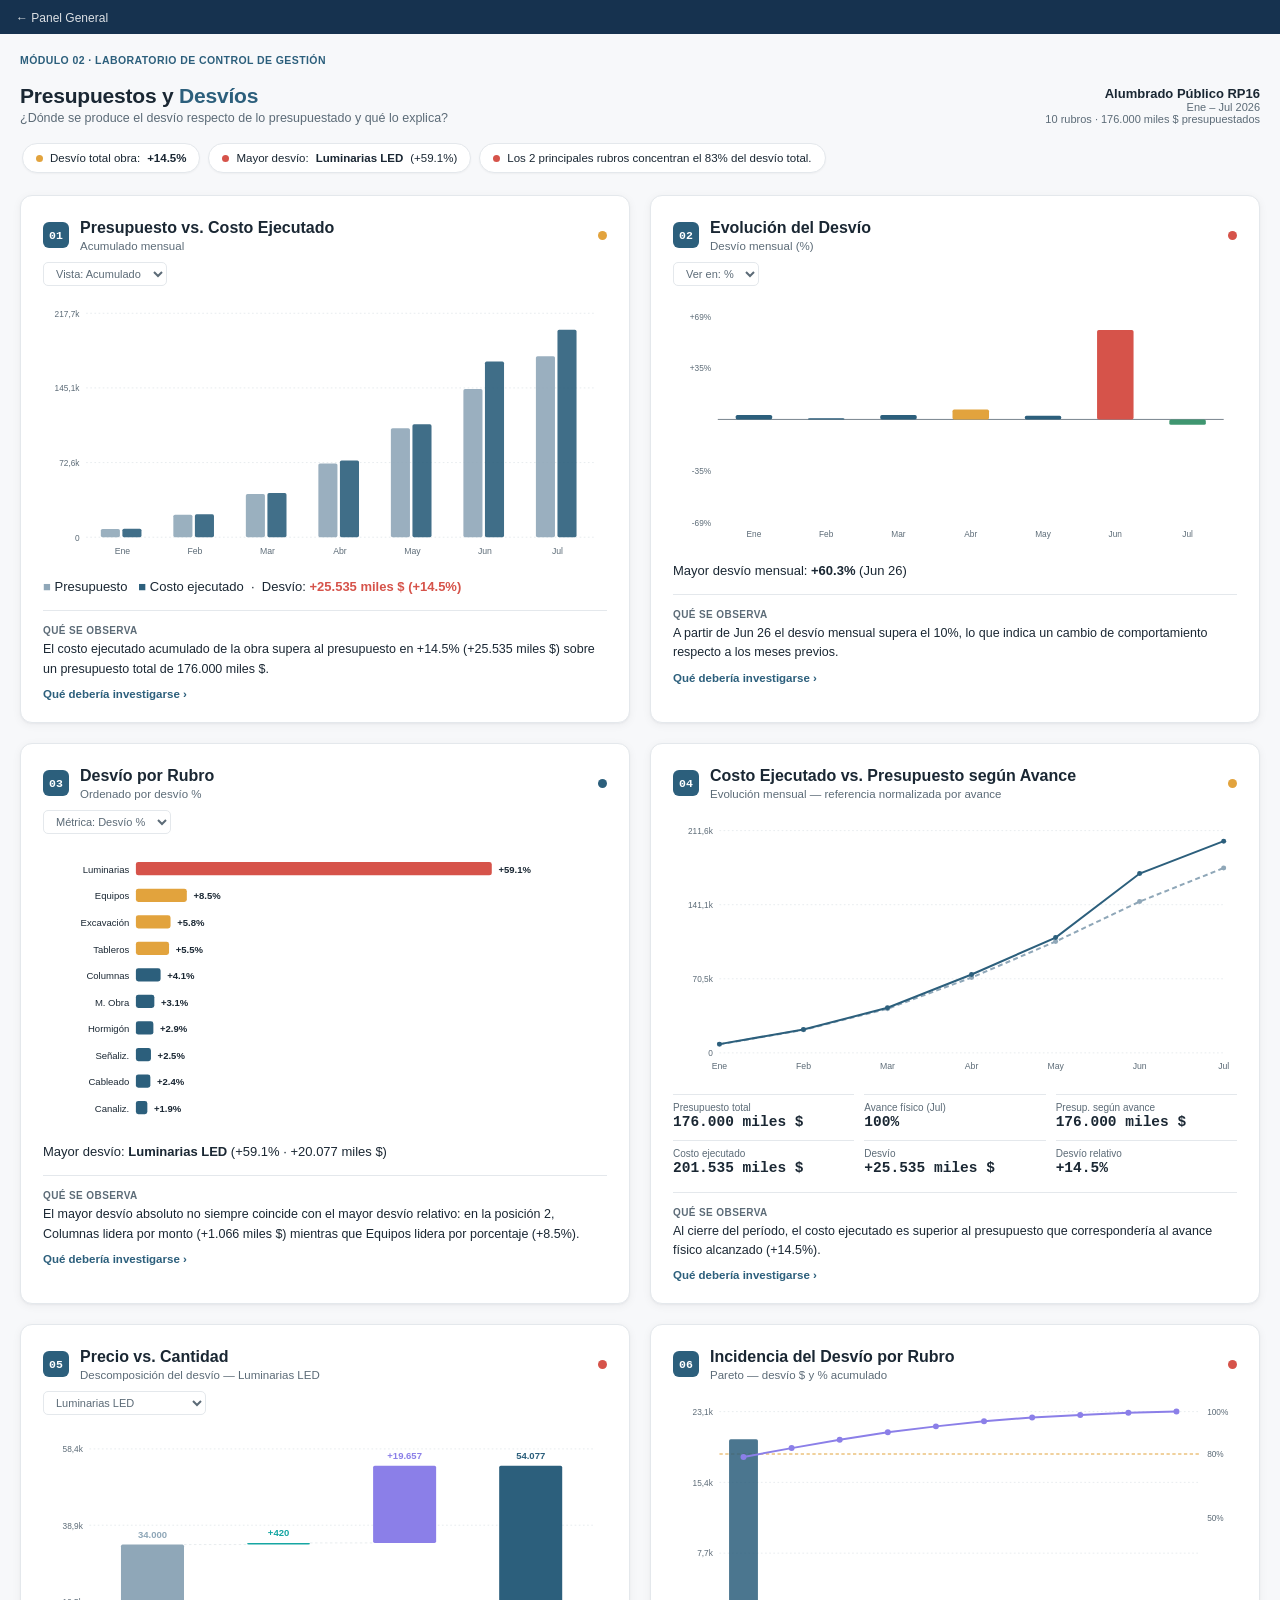
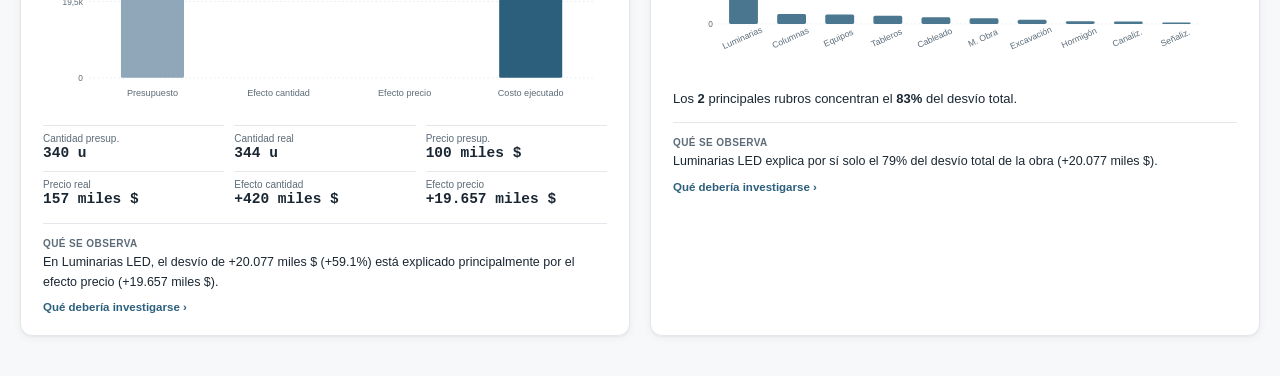
==== modules/index.html @ c6caf25d "Add files via upload" ====
<!DOCTYPE html>
<html lang="es">
<head>
<meta charset="UTF-8">
<meta name="viewport" content="width=device-width, initial-scale=1.0">
<title>Presupuestos y Desvíos — Alumbrado Público RP16</title>
<link rel="icon" href="data:image/svg+xml,%3Csvg xmlns='http://www.w3.org/2000/svg' viewBox='0 0 100 100'%3E%3Ctext y='.9em' font-size='90'%3E%F0%9F%92%B0%3C/text%3E%3C/svg%3E">
<style>
:root{
  --bg:#F7F8FA;
  --surface:#FFFFFF;
  --text:#1A2733;
  --text-sec:#5C6B77;
  --border:#E4E8EC;

  --neutral:#2C5F7C;
  --secondary:#8B7FE8;
  --productividad:#16A6A3;
  --atencion:#E2A33D;
  --critico:#D6534A;
  --positivo:#3F9670;

  --font-ui: -apple-system, BlinkMacSystemFont, "Segoe UI", Roboto, "Helvetica Neue", Arial, sans-serif;
  --font-mono: "SFMono-Regular", Consolas, "Liberation Mono", Menlo, monospace;
}
*{box-sizing:border-box;}
html,body{margin:0;background:var(--bg);color:var(--text);font-family:var(--font-ui);-webkit-font-smoothing:antialiased;}
h1,h3{margin:0;color:var(--text);}
p{margin:0;}

.page{min-height:100vh;display:flex;flex-direction:column;padding:20px 20px 40px;gap:16px;max-width:1320px;margin:0 auto;}

.modtag{font-size:10.5px;font-weight:700;letter-spacing:.04em;color:var(--neutral);text-transform:uppercase;}
.top{display:flex;justify-content:space-between;align-items:flex-end;flex-wrap:wrap;gap:10px;margin-top:2px;}
.top h1{font-size:21px;font-weight:700;letter-spacing:-0.01em;}
.top h1 span{color:var(--neutral);}
.top .sub{color:var(--text-sec);font-size:12.5px;margin-top:3px;}
.top .obra{text-align:right;font-size:11px;color:var(--text-sec);}
.top .obra b{display:block;color:var(--text);font-size:13px;font-weight:600;}
.top .obra span{display:block;}

.summary{display:flex;gap:8px;overflow-x:auto;padding:2px 2px 6px;scroll-snap-type:x proximity;-webkit-overflow-scrolling:touch;}
.summary::-webkit-scrollbar{display:none;}
.chip{flex:none;scroll-snap-align:start;display:flex;align-items:center;gap:7px;background:var(--surface);border:1px solid var(--border);border-radius:20px;padding:8px 13px;font-size:11.5px;color:var(--text);white-space:nowrap;box-shadow:0 1px 2px rgba(16,24,32,.04);}
.chip .dot{width:7px;height:7px;border-radius:50%;flex:none;}
.chip b{font-weight:600;}

.grid{display:grid;grid-template-columns:1fr 1fr;gap:20px;}
@media(max-width:760px){ .grid{grid-template-columns:1fr;gap:16px;} }

.card{background:var(--surface);border:1px solid var(--border);border-radius:12px;padding:22px;box-shadow:0 1px 2px rgba(16,24,32,.04), 0 2px 10px rgba(16,24,32,.05);display:flex;flex-direction:column;min-width:0;}
.chead{display:flex;align-items:center;gap:11px;}
.badge{flex:none;width:26px;height:26px;border-radius:6px;background:var(--neutral);color:#fff;display:flex;align-items:center;justify-content:center;font-family:var(--font-mono);font-size:11.5px;font-weight:700;}
.ctitle{flex:1;min-width:0;}
.ctitle h3{font-size:16px;font-weight:600;line-height:1.25;}
.ctitle .ctype{font-size:11.5px;color:var(--text-sec);margin-top:2px;}
.statusdot{flex:none;width:9px;height:9px;border-radius:50%;margin-left:6px;}
.statusdot[data-lvl="positivo"]{background:var(--positivo);}
.statusdot[data-lvl="atencion"]{background:var(--atencion);}
.statusdot[data-lvl="critico"]{background:var(--critico);}
.statusdot[data-lvl="neutral"]{background:var(--neutral);}

.panel-controls{display:flex;gap:6px;margin-top:10px;flex-wrap:wrap;align-items:center;}
.panel-controls select{font-size:11px;padding:4px 8px;border:1px solid var(--border);border-radius:5px;background:var(--surface);color:var(--text-sec);font-family:var(--font-ui);}
.panel-controls select:focus{outline:1px solid var(--neutral);}

.chart-wrap{width:100%;margin-top:14px;}
.chart-wrap svg{width:100%;height:100%;display:block;font-variant-numeric:tabular-nums;}

.headline{font-size:13px;color:var(--text);margin-top:14px;font-variant-numeric:tabular-nums;}
.headline b{font-weight:700;}
.headline .up{color:var(--critico);}
.headline .down{color:var(--positivo);}

.stat-grid{display:grid;grid-template-columns:repeat(3,1fr);gap:10px;margin-top:14px;}
@media(max-width:420px){ .stat-grid{grid-template-columns:repeat(2,1fr);} }
.stat{border-top:1px solid var(--border);padding-top:7px;}
.stat .slabel{font-size:10px;color:var(--text-sec);}
.stat .sval{font-family:var(--font-mono);font-size:14.5px;color:var(--text);font-weight:600;margin-top:1px;}

.obs{margin-top:16px;padding-top:14px;border-top:1px solid var(--border);}
.obs .otag{font-size:10px;font-weight:700;letter-spacing:.04em;color:var(--text-sec);text-transform:uppercase;display:block;margin-bottom:4px;}
.obs .oline{font-size:12.5px;line-height:1.55;color:var(--text);}
.obs details{margin-top:9px;}
.obs summary{font-size:11.5px;color:var(--neutral);font-weight:600;cursor:pointer;list-style:none;}
.obs summary::-webkit-details-marker{display:none;}
.obs summary::after{content:" \203A";}
.obs details[open] summary::after{content:" \2304";}
.obs .rec{font-size:12px;line-height:1.55;color:var(--text-sec);margin-top:7px;}

.note{font-size:10.5px;line-height:1.5;color:var(--text-sec);font-style:italic;margin-top:10px;}
</style>
</head>
<body>
<div style="background:#16324F;padding:8px 16px;">
  <a href="../../index.html" style="color:#fff;opacity:.85;font:12px -apple-system,sans-serif;text-decoration:none;">&larr; Panel General</a>
</div>
<div id="app" class="page"></div>

<script>
/* =========================================================
   DATA — mismos montos mensuales de presupuesto/costo/avance
   que el módulo EDA (misma obra, mismo dataset base), más
   cantidades y precios presupuestados/reales para este módulo.
   ========================================================= */
const MESES = [
  {id:'2026-01', label:'Ene 26'}, {id:'2026-02', label:'Feb 26'},
  {id:'2026-03', label:'Mar 26'}, {id:'2026-04', label:'Abr 26'},
  {id:'2026-05', label:'May 26'}, {id:'2026-06', label:'Jun 26'},
  {id:'2026-07', label:'Jul 26'}
];

const RUBROS = [
  {id:'columnas',       nombre:'Columnas',                 corto:'Columnas',   unidad:'u',
    presupuesto:[0,0,5200,9100,7800,3900,0], costo:[0,0,4576,10010,8970,3510,0], avance:[0,0,20,35,30,15,0],
    cantidadReal:179.5, cantidadPresup:170},
  {id:'luminarias',     nombre:'Luminarias LED',           corto:'Luminarias', unidad:'u',
    presupuesto:[0,0,0,1700,5100,11900,15300], costo:[0,0,0,2006,4335,34272,13464], avance:[0,0,0,5,15,35,45],
    cantidadReal:344.2, cantidadPresup:340},
  {id:'cableado',       nombre:'Cableado',                 corto:'Cableado',   unidad:'m',
    presupuesto:[0,0,0,6000,9000,9000,6000], costo:[0,0,0,6900,8100,10620,5100], avance:[0,0,0,20,30,30,20],
    cantidadReal:14944.5, cantidadPresup:14200},
  {id:'tableros',       nombre:'Tableros Eléctricos',      corto:'Tableros',   unidad:'u',
    presupuesto:[0,0,0,0,4000,6400,5600], costo:[0,0,0,0,4720,5440,6720], avance:[0,0,0,0,25,40,35],
    cantidadReal:14.1, cantidadPresup:13},
  {id:'canalizaciones', nombre:'Canalizaciones',           corto:'Canaliz.',   unidad:'m',
    presupuesto:[0,2800,4900,4200,2100,0,0], costo:[0,2380,5880,3696,2310,0,0], avance:[0,20,35,30,15,0,0],
    cantidadReal:5808.7, cantidadPresup:5700},
  {id:'excavacion',     nombre:'Excavación',               corto:'Excavación', unidad:'m³',
    presupuesto:[2800,3200,2000,0,0,0,0], costo:[3220,2880,2360,0,0,0,0], avance:[35,40,25,0,0,0,0],
    cantidadReal:2603.9, cantidadPresup:2550},
  {id:'hormigon',       nombre:'Hormigón',                 corto:'Hormigón',   unidad:'m³',
    presupuesto:[2000,3000,3000,2000,0,0,0], costo:[1800,3540,2550,2400,0,0,0], avance:[20,30,30,20,0,0,0],
    cantidadReal:480.9, cantidadPresup:470},
  {id:'manoobra',       nombre:'Mano de Obra',             corto:'M. Obra',    unidad:'HH',
    presupuesto:[1600,2400,3200,3600,3600,3200,2400], costo:[1840,2160,3776,3060,4320,2816,2640], avance:[8,12,16,18,18,16,12],
    cantidadReal:1917, cantidadPresup:1850},
  {id:'equipos',        nombre:'Equipos',                  corto:'Equipos',    unidad:'h',
    presupuesto:[1200,1800,1200,2400,1800,2400,1200], costo:[900,2430,840,3000,1404,2880,1560], avance:[10,15,10,20,15,20,10],
    cantidadReal:315, cantidadPresup:290},
  {id:'senalizacion',   nombre:'Señalización y Seguridad', corto:'Señaliz.',   unidad:'u',
    presupuesto:[480,600,600,720,900,1200,1500], costo:[566,510,720,634,990,1380,1350], avance:[8,10,10,12,15,20,25],
    cantidadReal:59.8, cantidadPresup:58}
];

/* =========================================================
   CÁLCULOS — todo se deriva de los datos anteriores
   ========================================================= */
RUBROS.forEach(r=>{
  r.presupuestoTotal = r.presupuesto.reduce((a,b)=>a+b,0);
  r.costoTotal = r.costo.reduce((a,b)=>a+b,0);
  r.desvioAbs = r.costoTotal - r.presupuestoTotal;
  r.desvioPct = r.presupuestoTotal>0 ? r.desvioAbs/r.presupuestoTotal*100 : 0;
  r.precioPresup = r.cantidadPresup>0 ? r.presupuestoTotal/r.cantidadPresup : 0;
  r.precioReal = r.cantidadReal>0 ? r.costoTotal/r.cantidadReal : 0;
  r.efectoCantidad = (r.cantidadReal - r.cantidadPresup) * r.precioPresup;
  r.efectoPrecio = (r.precioReal - r.precioPresup) * r.cantidadReal;
});

const TOTAL_PRESUPUESTO = RUBROS.reduce((a,r)=>a+r.presupuestoTotal,0);
const TOTAL_COSTO = RUBROS.reduce((a,r)=>a+r.costoTotal,0);
const TOTAL_DESVIO_ABS = TOTAL_COSTO - TOTAL_PRESUPUESTO;
const TOTAL_DESVIO_PCT = TOTAL_DESVIO_ABS/TOTAL_PRESUPUESTO*100;

function presupuestoMensual(){ return MESES.map((m,i)=> RUBROS.reduce((a,r)=>a+r.presupuesto[i],0)); }
function costoMensual(){ return MESES.map((m,i)=> RUBROS.reduce((a,r)=>a+r.costo[i],0)); }
function avanceMensualPonderado(){
  return MESES.map((m,i)=>{
    let num=0, den=0;
    RUBROS.forEach(r=>{ num+=r.presupuestoTotal*r.avance[i]; den+=r.presupuestoTotal; });
    return den? num/den : 0;
  });
}
function cumulative(arr){ let acc=0; return arr.map(v=>acc+=v); }

/* =========================================================
   FORMATO
   ========================================================= */
function fmt(n){ if(n===null||n===undefined||isNaN(n)) return '—';
  return new Intl.NumberFormat('es-AR',{maximumFractionDigits: Math.abs(n)<10? 1:0}).format(n); }
function fmtCompact(n){
  if(n===null||n===undefined||isNaN(n)) return '—';
  const sign=n<0?'-':''; const abs=Math.abs(n);
  if(abs>=1000) return sign+(abs/1000).toFixed(1).replace('.',',').replace(',0','')+'k';
  return fmt(n);
}
function fmtPct(n,decimals){ if(n===null||isNaN(n)) return '—'; const d=decimals===undefined?1:decimals;
  return (n>=0?'+':'')+n.toFixed(d)+'%'; }
function fmtSigned(n){ return (n>=0?'+':'')+fmt(n); }

/* =========================================================
   ANALYTICS mínimos reutilizados
   ========================================================= */
function colorForDesvio(pct){
  if(pct<0) return 'var(--positivo)';
  if(pct<5) return 'var(--neutral)';
  if(pct<15) return 'var(--atencion)';
  return 'var(--critico)';
}
function levelForDesvio(pct){
  if(pct<0) return 'positivo';
  if(pct<5) return 'neutral';
  if(pct<15) return 'atencion';
  return 'critico';
}

/* =========================================================
   CHARTS
   ========================================================= */
const CH = {
  groupedBars(categories, series){
    const W=680,H=320,M={t:16,r:16,b:34,l:52};
    const innerW=W-M.l-M.r, innerH=H-M.t-M.b;
    let allVals=[]; series.forEach(s=>allVals=allVals.concat(s.values));
    const max=Math.max(...allVals,1)*1.08;
    const n=categories.length;
    const groupW=innerW/n;
    const barW=Math.min((groupW*0.7)/series.length, 26);
    const yFor=v=> M.t+innerH-(v/max)*innerH;
    let bars='', labels='', grid='';
    for(let t=0;t<=3;t++){ const v=max*t/3; const y=yFor(v);
      grid+=`<line x1="${M.l}" y1="${y}" x2="${W-M.r}" y2="${y}" stroke="var(--border)" stroke-dasharray="2,3"/>
             <text x="${M.l-8}" y="${y+4}" font-size="10" text-anchor="end" fill="var(--text-sec)">${fmtCompact(v)}</text>`; }
    categories.forEach((c,i)=>{
      const gx = M.l + i*groupW + groupW/2 - (series.length*barW)/2;
      series.forEach((s,si)=>{
        const v=s.values[i];
        const x=gx+si*barW;
        const y=yFor(v);
        bars+=`<rect x="${x}" y="${y}" width="${barW-3}" height="${(M.t+innerH)-y}" fill="${s.color}" opacity="0.9" rx="2"/>`;
      });
      labels+=`<text x="${M.l+i*groupW+groupW/2}" y="${M.t+innerH+20}" font-size="10.5" text-anchor="middle" fill="var(--text-sec)">${c.replace(' 26','')}</text>`;
    });
    return `<svg viewBox="0 0 ${W} ${H}" class="chart-svg" preserveAspectRatio="xMidYMid meet">${grid}${bars}${labels}</svg>`;
  },

  deltaBars(categories, values, pctMode){
    const W=680,H=300,M={t:20,r:16,b:32,l:54};
    const innerW=W-M.l-M.r, innerH=H-M.t-M.b;
    const maxAbs=Math.max(...values.map(v=>Math.abs(v)),1)*1.15;
    const zeroY = M.t+innerH/2;
    const scale = (innerH/2)/maxAbs;
    const n=categories.length;
    const slot=innerW/n, barW=Math.min(slot*0.55,44);
    let bars='', labels='', grid='';
    grid+=`<line x1="${M.l}" y1="${zeroY}" x2="${W-M.r}" y2="${zeroY}" stroke="var(--text-sec)"/>`;
    [maxAbs*0.5,maxAbs].forEach(v=>{
      grid+=`<text x="${M.l-8}" y="${zeroY-v*scale+4}" font-size="10" text-anchor="end" fill="var(--text-sec)">${pctMode?fmtPct(v,0):fmtCompact(v)}</text>
             <text x="${M.l-8}" y="${zeroY+v*scale+4}" font-size="10" text-anchor="end" fill="var(--text-sec)">${pctMode?fmtPct(-v,0):fmtCompact(-v)}</text>`;
    });
    values.forEach((v,i)=>{
      const x=M.l+i*slot+slot/2-barW/2;
      const h=Math.abs(v)*scale;
      const y = v>=0 ? zeroY-h : zeroY;
      bars+=`<rect x="${x}" y="${y}" width="${barW}" height="${Math.max(h,1)}" fill="${colorForDesvio(v)}" rx="2"/>`;
      labels+=`<text x="${x+barW/2}" y="${M.t+innerH+18}" font-size="10" text-anchor="middle" fill="var(--text-sec)">${categories[i].replace(' 26','')}</text>`;
    });
    return `<svg viewBox="0 0 ${W} ${H}" class="chart-svg" preserveAspectRatio="xMidYMid meet">${grid}${bars}${labels}</svg>`;
  },

  horizontalBars(items, pctMode){
    const rowH=32, W=680, top=10, left=112, right=96;
    const H = top + items.length*rowH + 10;
    const innerW = W-left-right;
    const maxAbs = Math.max(...items.map(it=>Math.abs(it.value)),1)*1.1;
    let bars='';
    items.forEach((it,i)=>{
      const y = top + i*rowH;
      const w = Math.abs(it.value)/maxAbs*innerW;
      const x = left;
      bars+=`<text x="${left-8}" y="${y+rowH/2+4}" font-size="11.5" text-anchor="end" fill="var(--text)">${it.label}</text>
        <rect x="${x}" y="${y+7}" width="${Math.max(w,2)}" height="${rowH-16}" fill="${colorForDesvio(it.pct)}" rx="3"/>
        <text x="${x+w+8}" y="${y+rowH/2+4}" font-size="11.5" font-weight="700" fill="var(--text)">${pctMode?fmtPct(it.value):fmtSigned(it.value)}</text>`;
    });
    return `<svg viewBox="0 0 ${W} ${H}" class="chart-svg" preserveAspectRatio="xMidYMid meet">${bars}</svg>`;
  },

  waterfall(steps){
    const W=680,H=340,M={t:24,r:16,b:40,l:56};
    const innerW=W-M.l-M.r, innerH=H-M.t-M.b;
    const maxV=Math.max(...steps.map(s=>Math.max(s.from,s.to)))*1.08;
    const yFor=v=> M.t+innerH-(v/maxV)*innerH;
    const n=steps.length, slot=innerW/n, barW=Math.min(slot*0.5,100);
    let bars='', labels='', grid='';
    for(let t=0;t<=3;t++){ const v=maxV*t/3; const y=yFor(v);
      grid+=`<line x1="${M.l}" y1="${y}" x2="${W-M.r}" y2="${y}" stroke="var(--border)" stroke-dasharray="2,3"/>
             <text x="${M.l-8}" y="${y+4}" font-size="10" text-anchor="end" fill="var(--text-sec)">${fmtCompact(v)}</text>`; }
    steps.forEach((s,i)=>{
      const cx = M.l+i*slot+slot/2;
      const y1=yFor(Math.max(s.from,s.to)), y2=yFor(Math.min(s.from,s.to));
      bars+=`<rect x="${cx-barW/2}" y="${y1}" width="${barW}" height="${Math.max(y2-y1,2)}" fill="${s.color}" rx="2"/>`;
      if(i>0 && i<steps.length-1){
        const prevCx = M.l+(i-1)*slot+slot/2;
        bars+=`<line x1="${prevCx+barW/2}" y1="${yFor(s.from)}" x2="${cx-barW/2}" y2="${yFor(s.from)}" stroke="var(--border)" stroke-dasharray="3,3"/>`;
      }
      const labelVal = s.isTotal ? fmt(s.to) : fmtSigned(s.to-s.from);
      bars+=`<text x="${cx}" y="${yFor(Math.max(s.from,s.to))-8}" font-size="11.5" font-weight="700" text-anchor="middle" fill="${s.color}">${labelVal}</text>`;
      labels+=`<text x="${cx}" y="${M.t+innerH+22}" font-size="11" text-anchor="middle" fill="var(--text-sec)">${s.label}</text>`;
    });
    return `<svg viewBox="0 0 ${W} ${H}" class="chart-svg" preserveAspectRatio="xMidYMid meet">${grid}${bars}${labels}</svg>`;
  },

  pareto(items){
    const W=680,H=340,M={t:20,r:44,b:64,l:56};
    const innerW=W-M.l-M.r, innerH=H-M.t-M.b;
    const total = items.reduce((a,b)=>a+b.value,0);
    const maxV=Math.max(...items.map(it=>it.value))*1.15;
    const yFor=v=> M.t+innerH-(v/maxV)*innerH;
    const yForPct=p=> M.t+innerH-(p/100)*innerH;
    const n=items.length, slot=innerW/n, barW=Math.min(slot*0.6,48);
    let bars='', labels='', grid='', cum=0, pts=[];
    for(let t=0;t<=3;t++){ const v=maxV*t/3; const y=yFor(v);
      grid+=`<line x1="${M.l}" y1="${y}" x2="${W-M.r}" y2="${y}" stroke="var(--border)" stroke-dasharray="2,3"/>
             <text x="${M.l-8}" y="${y+4}" font-size="10" text-anchor="end" fill="var(--text-sec)">${fmtCompact(v)}</text>`; }
    [50,80,100].forEach(p=>{
      const y=yForPct(p);
      grid+=`<text x="${W-M.r+8}" y="${y+4}" font-size="10" text-anchor="start" fill="var(--text-sec)">${p}%</text>`;
      if(p===80) grid+=`<line x1="${M.l}" y1="${y}" x2="${W-M.r}" y2="${y}" stroke="var(--atencion)" stroke-width="1.3" stroke-dasharray="4,3"/>`;
    });
    items.forEach((it,i)=>{
      cum+=it.value;
      const cx=M.l+i*slot+slot/2;
      const y=yFor(it.value);
      bars+=`<rect x="${cx-barW/2}" y="${y}" width="${barW}" height="${(M.t+innerH)-y}" fill="var(--neutral)" opacity="0.85" rx="2"/>`;
      labels+=`<text x="${cx}" y="${M.t+innerH+20}" font-size="10.5" text-anchor="middle" fill="var(--text-sec)" transform="rotate(-24 ${cx} ${M.t+innerH+20})">${it.label}</text>`;
      pts.push(`${cx},${yForPct(cum/total*100)}`);
    });
    const line = `<polyline points="${pts.join(' ')}" fill="none" stroke="var(--secondary)" stroke-width="2.4"/>`;
    const dots = items.map((it,i)=>{ const [x,y]=pts[i].split(','); return `<circle cx="${x}" cy="${y}" r="3.6" fill="var(--secondary)"/>`; }).join('');
    return `<svg viewBox="0 0 ${W} ${H}" class="chart-svg" preserveAspectRatio="xMidYMid meet">${grid}${bars}${line}${dots}${labels}</svg>`;
  },

  lineChart(seriesArr, categories){
    const W=680,H=320,M={t:20,r:16,b:32,l:56};
    const innerW=W-M.l-M.r, innerH=H-M.t-M.b;
    let allVals=[]; seriesArr.forEach(s=>allVals=allVals.concat(s.values));
    const min=Math.min(0,...allVals), max=Math.max(...allVals,1)*1.05;
    const n=categories.length;
    const xFor=i=> M.l + (n<=1?0:(i/(n-1))*innerW);
    const yFor=v=> M.t+innerH-((v-min)/((max-min)||1))*innerH;
    let grid='';
    for(let t=0;t<=3;t++){ const v=min+(max-min)*t/3; const y=yFor(v);
      grid+=`<line x1="${M.l}" y1="${y}" x2="${W-M.r}" y2="${y}" stroke="var(--border)" stroke-dasharray="2,3"/>
             <text x="${M.l-8}" y="${y+4}" font-size="10" text-anchor="end" fill="var(--text-sec)">${fmtCompact(v)}</text>`; }
    let xlabels=categories.map((c,i)=>`<text x="${xFor(i)}" y="${M.t+innerH+20}" font-size="10.5" text-anchor="middle" fill="var(--text-sec)">${c.replace(' 26','')}</text>`).join('');
    let lines='';
    seriesArr.forEach(s=>{
      const pts=s.values.map((v,i)=>`${xFor(i)},${yFor(v)}`).join(' ');
      lines+=`<polyline points="${pts}" fill="none" stroke="${s.color}" stroke-width="2.4" ${s.dashed?'stroke-dasharray="6,4"':''}/>`;
      s.values.forEach((v,i)=> lines+=`<circle cx="${xFor(i)}" cy="${yFor(v)}" r="3" fill="${s.color}"/>`);
    });
    return `<svg viewBox="0 0 ${W} ${H}" class="chart-svg" preserveAspectRatio="xMidYMid meet">${grid}${lines}${xlabels}</svg>`;
  }
};

/* =========================================================
   STATE
   ========================================================= */
const STATE = { p1Vista:'acum', p2Ver:'pct', p3Metrica:'pct', p5Rubro:'luminarias' };

/* =========================================================
   PANELES
   ========================================================= */
function buildPanel1(){
  const vista = STATE.p1Vista;
  const presMonthly = presupuestoMensual(), costMonthly = costoMensual();
  const pres = vista==='acum' ? cumulative(presMonthly) : presMonthly;
  const cost = vista==='acum' ? cumulative(costMonthly) : costMonthly;
  const series=[{name:'Presupuesto',color:'#8FA7B8',values:pres},{name:'Costo ejecutado',color:'var(--neutral)',values:cost}];
  return {
    badge:'01', title:'Presupuesto vs. Costo Ejecutado', type: vista==='acum'?'Acumulado mensual':'Monto por período (mensual)',
    status: levelForDesvio(TOTAL_DESVIO_PCT),
    controls:`<select data-p1>
        <option value="acum" ${vista==='acum'?'selected':''}>Vista: Acumulado</option>
        <option value="periodo" ${vista==='periodo'?'selected':''}>Vista: Período</option>
      </select>`,
    chart: CH.groupedBars(MESES.map(m=>m.label), series),
    headline:`<span style="color:#8FA7B8">■</span> Presupuesto &nbsp; <span style="color:var(--neutral)">■</span> Costo ejecutado &nbsp;·&nbsp; Desvío: <b class="${TOTAL_DESVIO_ABS>=0?'up':'down'}">${fmtSigned(TOTAL_DESVIO_ABS)} miles $ (${fmtPct(TOTAL_DESVIO_PCT)})</b>`,
    obs:`El costo ejecutado acumulado de la obra supera al presupuesto en ${fmtPct(TOTAL_DESVIO_PCT)} (${fmtSigned(TOTAL_DESVIO_ABS)} miles $) sobre un presupuesto total de ${fmt(TOTAL_PRESUPUESTO)} miles $.`,
    rec:`El desvío global no está distribuido parejo entre rubros — ver panel 03 (desvío por rubro) y panel 06 (incidencia) para identificar dónde se concentra.`
  };
}

function buildPanel2(){
  const ver = STATE.p2Ver;
  const pres=presupuestoMensual(), cost=costoMensual();
  const desvioAbs = pres.map((p,i)=>cost[i]-p);
  const desvioPct = pres.map((p,i)=> p>0 ? (cost[i]-p)/p*100 : 0);
  const values = ver==='pct' ? desvioPct : desvioAbs;
  const absPct = desvioPct.map(v=>Math.abs(v));
  const maxAbsPct = Math.max(...absPct);
  const maxIdx = absPct.indexOf(maxAbsPct);
  let firstWide = desvioPct.findIndex((v,i)=> i>0 && Math.abs(v)>=10);
  return {
    badge:'02', title:'Evolución del Desvío', type: ver==='pct' ? 'Desvío mensual (%)' : 'Desvío mensual ($, miles)',
    status: levelForDesvio(maxAbsPct),
    controls:`<select data-p2>
        <option value="pct" ${ver==='pct'?'selected':''}>Ver en: %</option>
        <option value="abs" ${ver==='abs'?'selected':''}>Ver en: $</option>
      </select>`,
    chart: CH.deltaBars(MESES.map(m=>m.label), values, ver==='pct'),
    headline:`Mayor desvío mensual: <b>${fmtPct(desvioPct[maxIdx])}</b> (${MESES[maxIdx].label})`,
    obs: firstWide>=0
      ? `A partir de ${MESES[firstWide].label} el desvío mensual supera el 10%, lo que indica un cambio de comportamiento respecto a los meses previos.`
      : `El desvío mensual se mantiene relativamente acotado (menor a 10%) durante todo el período.`,
    rec:`Un desvío puntual en un mes no equivale a un problema sostenido — contrastar con el panel 05 para ver si responde a cantidad, precio o ambos.`
  };
}

function buildPanel3(){
  const metrica = STATE.p3Metrica;
  const items = RUBROS.map(r=>({label:r.corto, full:r.nombre, value: metrica==='pct'?r.desvioPct:r.desvioAbs, pct:r.desvioPct, abs:r.desvioAbs}));
  items.sort((a,b)=>Math.abs(b.value)-Math.abs(a.value));
  const rankAbs = [...RUBROS].sort((a,b)=>Math.abs(b.desvioAbs)-Math.abs(a.desvioAbs)).map(r=>r.id);
  const rankPct = [...RUBROS].sort((a,b)=>Math.abs(b.desvioPct)-Math.abs(a.desvioPct)).map(r=>r.id);
  let diffIdx = rankAbs.findIndex((id,i)=>id!==rankPct[i]);
  const byId = id=>RUBROS.find(r=>r.id===id);
  const obs = diffIdx<0
    ? `El orden por desvío absoluto y por desvío relativo coincide en este período.`
    : `El mayor desvío absoluto no siempre coincide con el mayor desvío relativo: en la posición ${diffIdx+1}, ${byId(rankAbs[diffIdx]).nombre} lidera por monto (${fmtSigned(byId(rankAbs[diffIdx]).desvioAbs)} miles $) mientras que ${byId(rankPct[diffIdx]).nombre} lidera por porcentaje (${fmtPct(byId(rankPct[diffIdx]).desvioPct)}).`;
  return {
    badge:'03', title:'Desvío por Rubro', type: metrica==='pct' ? 'Ordenado por desvío %' : 'Ordenado por desvío $',
    status:'neutral',
    controls:`<select data-p3>
        <option value="pct" ${metrica==='pct'?'selected':''}>Métrica: Desvío %</option>
        <option value="abs" ${metrica==='abs'?'selected':''}>Métrica: Desvío $</option>
      </select>`,
    chart: CH.horizontalBars(items, metrica==='pct'),
    headline:`Mayor desvío: <b>${items[0].full}</b> (${fmtPct(items[0].pct)} · ${fmtSigned(items[0].abs)} miles $)`,
    obs,
    rec:`Un rubro de bajo costo absoluto pero alto desvío relativo puede requerir tanta atención como uno de mayor tamaño — no asumir que "mayor costo" implica "mayor problema".`
  };
}

function buildPanel4(){
  const avanceMens = avanceMensualPonderado();
  const cumAvance = cumulative(avanceMens);
  const costoAcum = cumulative(costoMensual());
  const presupSegunAvance = cumAvance.map(a => TOTAL_PRESUPUESTO*a/100);
  const series=[
    {name:'Presupuesto según avance', color:'#8FA7B8', values:presupSegunAvance, dashed:true},
    {name:'Costo ejecutado', color:'var(--neutral)', values:costoAcum}
  ];
  const finalAvance = cumAvance[cumAvance.length-1];
  const finalPresupAvance = presupSegunAvance[presupSegunAvance.length-1];
  const finalCosto = costoAcum[costoAcum.length-1];
  const desv = finalCosto-finalPresupAvance;
  const desvPct = finalPresupAvance>0 ? desv/finalPresupAvance*100 : 0;
  return {
    badge:'04', title:'Costo Ejecutado vs. Presupuesto según Avance', type:'Evolución mensual — referencia normalizada por avance',
    status: levelForDesvio(desvPct),
    chart: CH.lineChart(series, MESES.map(m=>m.label)),
    stats:[
      {label:'Presupuesto total', val: fmt(TOTAL_PRESUPUESTO)+' miles $'},
      {label:'Avance físico (Jul)', val: fmt(finalAvance)+'%'},
      {label:'Presup. según avance', val: fmt(finalPresupAvance)+' miles $'},
      {label:'Costo ejecutado', val: fmt(finalCosto)+' miles $'},
      {label:'Desvío', val: fmtSigned(desv)+' miles $'},
      {label:'Desvío relativo', val: fmtPct(desvPct)}
    ],
    obs:`Al cierre del período, el costo ejecutado es ${desv>=0?'superior':'inferior'} al presupuesto que correspondería al avance físico alcanzado (${fmtPct(desvPct)}).`,
    rec:`Esta comparación es una referencia económica normalizada por avance, no una medición causal — no implica por sí sola un problema de gestión.`
  };
}

function buildPanel5(){
  const rid = STATE.p5Rubro;
  const r = RUBROS.find(x=>x.id===rid);
  const steps=[
    {label:'Presupuesto', from:0, to:r.presupuestoTotal, color:'#8FA7B8', isTotal:true},
    {label:'Efecto cantidad', from:r.presupuestoTotal, to:r.presupuestoTotal+r.efectoCantidad, color:'var(--productividad)'},
    {label:'Efecto precio', from:r.presupuestoTotal+r.efectoCantidad, to:r.costoTotal, color:'var(--secondary)'},
    {label:'Costo ejecutado', from:0, to:r.costoTotal, color:'var(--neutral)', isTotal:true}
  ];
  const dominante = Math.abs(r.efectoPrecio) > Math.abs(r.efectoCantidad) ? 'precio' : 'cantidad';
  const opts = RUBROS.map(x=>`<option value="${x.id}" ${x.id===rid?'selected':''}>${x.nombre}</option>`).join('');
  return {
    badge:'05', title:'Precio vs. Cantidad', type:`Descomposición del desvío — ${r.nombre}`,
    status: levelForDesvio(r.desvioPct),
    controls:`<select data-p5>${opts}</select>`,
    chart: CH.waterfall(steps),
    stats:[
      {label:'Cantidad presup.', val:fmt(r.cantidadPresup)+' '+r.unidad},
      {label:'Cantidad real', val:fmt(r.cantidadReal)+' '+r.unidad},
      {label:'Precio presup.', val:fmt(r.precioPresup)+' miles $'},
      {label:'Precio real', val:fmt(r.precioReal)+' miles $'},
      {label:'Efecto cantidad', val:fmtSigned(r.efectoCantidad)+' miles $'},
      {label:'Efecto precio', val:fmtSigned(r.efectoPrecio)+' miles $'}
    ],
    obs:`En ${r.nombre}, el desvío de ${fmtSigned(r.desvioAbs)} miles $ (${fmtPct(r.desvioPct)}) está explicado principalmente por el efecto ${dominante} (${fmtSigned(dominante==='precio'?r.efectoPrecio:r.efectoCantidad)} miles $).`,
    rec: dominante==='precio'
      ? `Convendría investigar la evolución de precios/proveedores de este rubro (tipo de cambio, cotizaciones) antes que la cantidad ejecutada.`
      : `Convendría investigar si la mayor cantidad ejecutada responde a un cambio de alcance, mediciones o replanteo — no necesariamente a un sobreprecio.`
  };
}

function buildPanel6(){
  const items = [...RUBROS].filter(r=>r.desvioAbs>0).sort((a,b)=>b.desvioAbs-a.desvioAbs);
  const total = items.reduce((a,r)=>a+r.desvioAbs,0);
  let cum=0, nFor80=items.length;
  for(let i=0;i<items.length;i++){ cum+=items[i].desvioAbs; if(cum/total*100>=80){ nFor80=i+1; break; } }
  const chartItems = items.map(r=>({label:r.corto, value:r.desvioAbs}));
  const pctTop = (items.slice(0,nFor80).reduce((a,r)=>a+r.desvioAbs,0)/total*100);
  return {
    badge:'06', title:'Incidencia del Desvío por Rubro', type:'Pareto — desvío $ y % acumulado',
    status: nFor80<=2 ? 'critico' : 'atencion',
    chart: CH.pareto(chartItems),
    headline:`Los <b>${nFor80}</b> principales rubro${nFor80>1?'s':''} concentra${nFor80>1?'n':''} el <b>${fmt(pctTop)}%</b> del desvío total.`,
    obs:`${items[0].nombre} explica por sí solo el ${fmt(items[0].desvioAbs/total*100)}% del desvío total de la obra (${fmtSigned(items[0].desvioAbs)} miles $).`,
    rec:`Esta concentración señala dónde priorizar el análisis, no una conclusión causal — ver panel 05 para descomponer el desvío de ese rubro en efecto cantidad vs. efecto precio.`
  };
}

/* =========================================================
   RESUMEN EJECUTIVO
   ========================================================= */
function buildSummary(p6){
  const top = [...RUBROS].sort((a,b)=>b.desvioAbs-a.desvioAbs)[0];
  const chips=[];
  chips.push({dot: levelForDesvio(TOTAL_DESVIO_PCT), text:`Desvío total obra: <b>${fmtPct(TOTAL_DESVIO_PCT)}</b>`});
  chips.push({dot: levelForDesvio(top.desvioPct), text:`Mayor desvío: <b>${top.nombre}</b> (${fmtPct(top.desvioPct)})`});
  chips.push({dot: p6.status, text: p6.headline.replace(/<[^>]+>/g,'')});
  return chips;
}

/* =========================================================
   RENDER
   ========================================================= */
function panelHtml(p){
  const vb = p.chart.match(/viewBox="0 0 ([\d.]+) ([\d.]+)"/);
  const ratio = vb ? `${vb[1]}/${vb[2]}` : '2.1/1';
  const statsHtml = p.stats ? `<div class="stat-grid">${p.stats.map(s=>`<div class="stat"><div class="slabel">${s.label}</div><div class="sval">${s.val}</div></div>`).join('')}</div>` : '';
  return `<div class="card">
    <div class="chead">
      <div class="badge">${p.badge}</div>
      <div class="ctitle"><h3>${p.title}</h3><div class="ctype">${p.type}</div></div>
      <span class="statusdot" data-lvl="${p.status}"></span>
    </div>
    ${p.controls?`<div class="panel-controls">${p.controls}</div>`:''}
    <div class="chart-wrap" style="aspect-ratio:${ratio}">${p.chart}</div>
    ${statsHtml}
    ${p.headline?`<div class="headline">${p.headline}</div>`:''}
    <div class="obs">
      <span class="otag">Qué se observa</span>
      <div class="oline">${p.obs}</div>
      <details><summary>Qué debería investigarse</summary><div class="rec">${p.rec}</div></details>
    </div>
  </div>`;
}

function bindControls(){
  const p1=document.querySelector('[data-p1]'); if(p1) p1.addEventListener('change',()=>{ STATE.p1Vista=p1.value; render(); });
  const p2=document.querySelector('[data-p2]'); if(p2) p2.addEventListener('change',()=>{ STATE.p2Ver=p2.value; render(); });
  const p3=document.querySelector('[data-p3]'); if(p3) p3.addEventListener('change',()=>{ STATE.p3Metrica=p3.value; render(); });
  const p5=document.querySelector('[data-p5]'); if(p5) p5.addEventListener('change',()=>{ STATE.p5Rubro=p5.value; render(); });
}

function render(){
  const panels=[buildPanel1(),buildPanel2(),buildPanel3(),buildPanel4(),buildPanel5(),buildPanel6()];
  const chips = buildSummary(panels[5]);
  const chipsHtml = chips.map(c=>`<div class="chip"><span class="dot" style="background:var(--${c.dot})"></span>${c.text}</div>`).join('');
  document.getElementById('app').innerHTML = `
    <div class="modtag">Módulo 02 · Laboratorio de Control de Gestión</div>
    <div class="top">
      <div>
        <h1>Presupuestos y <span>Desvíos</span></h1>
        <div class="sub">¿Dónde se produce el desvío respecto de lo presupuestado y qué lo explica?</div>
      </div>
      <div class="obra"><b>Alumbrado Público RP16</b><span>Ene – Jul 2026</span><span>10 rubros · ${fmt(TOTAL_PRESUPUESTO)} miles $ presupuestados</span></div>
    </div>
    <div class="summary">${chipsHtml}</div>
    <div class="grid">${panels.map(panelHtml).join('')}</div>
  `;
  bindControls();
}
render();
</script>
</body>
</html>
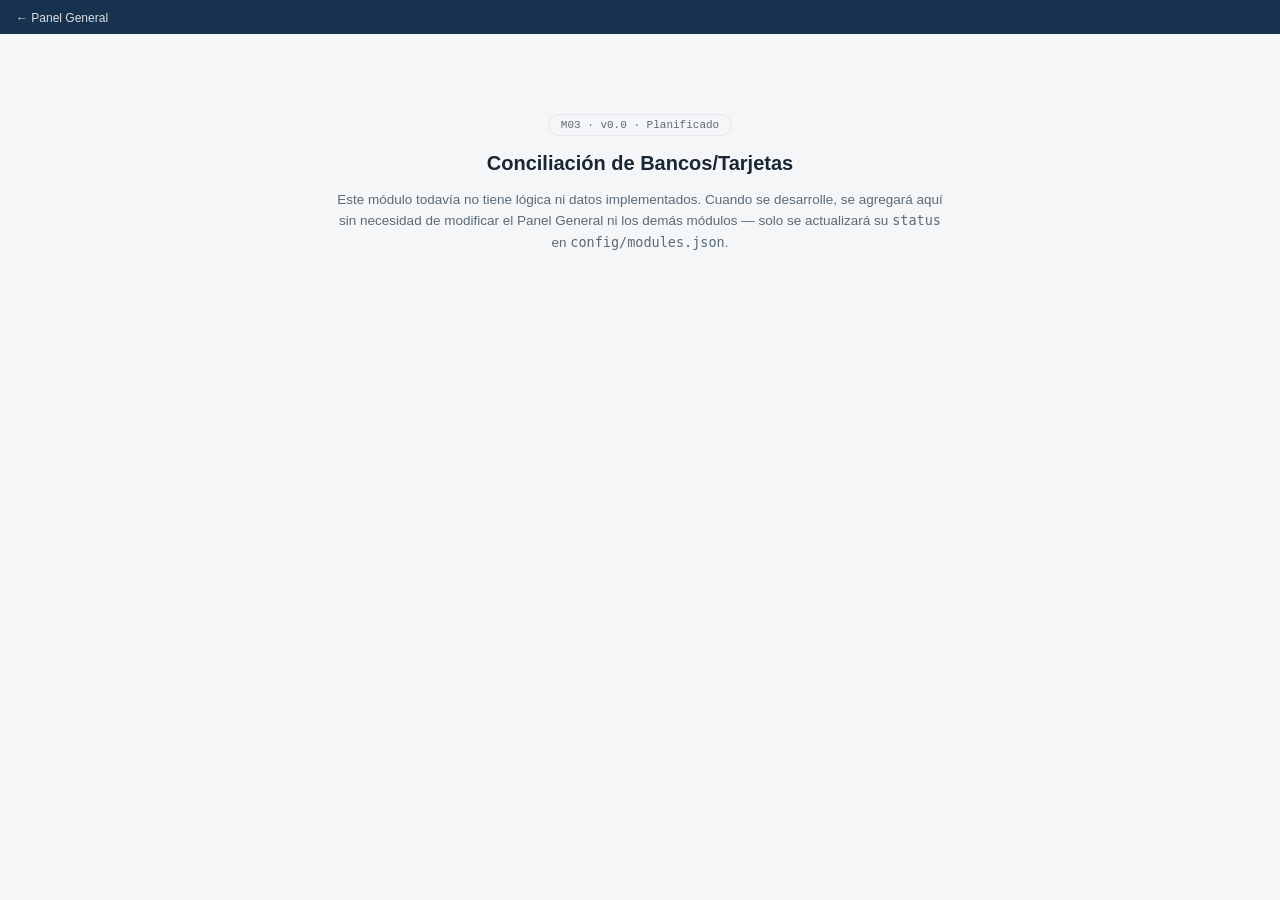
==== commit 66f7565a: "Add files via upload" ====
--- a/modules/index.html
+++ b/modules/index.html
@@ -3,577 +3,25 @@
 <head>
 <meta charset="UTF-8">
 <meta name="viewport" content="width=device-width, initial-scale=1.0">
-<title>Presupuestos y Desvíos — Alumbrado Público RP16</title>
-<link rel="icon" href="data:image/svg+xml,%3Csvg xmlns='http://www.w3.org/2000/svg' viewBox='0 0 100 100'%3E%3Ctext y='.9em' font-size='90'%3E%F0%9F%92%B0%3C/text%3E%3C/svg%3E">
+<title>Conciliación de Bancos/Tarjetas — En construcción</title>
+<link rel="icon" href="data:image/svg+xml,%3Csvg xmlns='http://www.w3.org/2000/svg' viewBox='0 0 100 100'%3E%3Ctext y='.9em' font-size='90'%3E%F0%9F%8F%A6%3C/text%3E%3C/svg%3E">
+<link rel="stylesheet" href="../../assets/css/tokens.css">
 <style>
-:root{
-  --bg:#F7F8FA;
-  --surface:#FFFFFF;
-  --text:#1A2733;
-  --text-sec:#5C6B77;
-  --border:#E4E8EC;
-
-  --neutral:#2C5F7C;
-  --secondary:#8B7FE8;
-  --productividad:#16A6A3;
-  --atencion:#E2A33D;
-  --critico:#D6534A;
-  --positivo:#3F9670;
-
-  --font-ui: -apple-system, BlinkMacSystemFont, "Segoe UI", Roboto, "Helvetica Neue", Arial, sans-serif;
-  --font-mono: "SFMono-Regular", Consolas, "Liberation Mono", Menlo, monospace;
-}
-*{box-sizing:border-box;}
-html,body{margin:0;background:var(--bg);color:var(--text);font-family:var(--font-ui);-webkit-font-smoothing:antialiased;}
-h1,h3{margin:0;color:var(--text);}
-p{margin:0;}
-
-.page{min-height:100vh;display:flex;flex-direction:column;padding:20px 20px 40px;gap:16px;max-width:1320px;margin:0 auto;}
-
-.modtag{font-size:10.5px;font-weight:700;letter-spacing:.04em;color:var(--neutral);text-transform:uppercase;}
-.top{display:flex;justify-content:space-between;align-items:flex-end;flex-wrap:wrap;gap:10px;margin-top:2px;}
-.top h1{font-size:21px;font-weight:700;letter-spacing:-0.01em;}
-.top h1 span{color:var(--neutral);}
-.top .sub{color:var(--text-sec);font-size:12.5px;margin-top:3px;}
-.top .obra{text-align:right;font-size:11px;color:var(--text-sec);}
-.top .obra b{display:block;color:var(--text);font-size:13px;font-weight:600;}
-.top .obra span{display:block;}
-
-.summary{display:flex;gap:8px;overflow-x:auto;padding:2px 2px 6px;scroll-snap-type:x proximity;-webkit-overflow-scrolling:touch;}
-.summary::-webkit-scrollbar{display:none;}
-.chip{flex:none;scroll-snap-align:start;display:flex;align-items:center;gap:7px;background:var(--surface);border:1px solid var(--border);border-radius:20px;padding:8px 13px;font-size:11.5px;color:var(--text);white-space:nowrap;box-shadow:0 1px 2px rgba(16,24,32,.04);}
-.chip .dot{width:7px;height:7px;border-radius:50%;flex:none;}
-.chip b{font-weight:600;}
-
-.grid{display:grid;grid-template-columns:1fr 1fr;gap:20px;}
-@media(max-width:760px){ .grid{grid-template-columns:1fr;gap:16px;} }
-
-.card{background:var(--surface);border:1px solid var(--border);border-radius:12px;padding:22px;box-shadow:0 1px 2px rgba(16,24,32,.04), 0 2px 10px rgba(16,24,32,.05);display:flex;flex-direction:column;min-width:0;}
-.chead{display:flex;align-items:center;gap:11px;}
-.badge{flex:none;width:26px;height:26px;border-radius:6px;background:var(--neutral);color:#fff;display:flex;align-items:center;justify-content:center;font-family:var(--font-mono);font-size:11.5px;font-weight:700;}
-.ctitle{flex:1;min-width:0;}
-.ctitle h3{font-size:16px;font-weight:600;line-height:1.25;}
-.ctitle .ctype{font-size:11.5px;color:var(--text-sec);margin-top:2px;}
-.statusdot{flex:none;width:9px;height:9px;border-radius:50%;margin-left:6px;}
-.statusdot[data-lvl="positivo"]{background:var(--positivo);}
-.statusdot[data-lvl="atencion"]{background:var(--atencion);}
-.statusdot[data-lvl="critico"]{background:var(--critico);}
-.statusdot[data-lvl="neutral"]{background:var(--neutral);}
-
-.panel-controls{display:flex;gap:6px;margin-top:10px;flex-wrap:wrap;align-items:center;}
-.panel-controls select{font-size:11px;padding:4px 8px;border:1px solid var(--border);border-radius:5px;background:var(--surface);color:var(--text-sec);font-family:var(--font-ui);}
-.panel-controls select:focus{outline:1px solid var(--neutral);}
-
-.chart-wrap{width:100%;margin-top:14px;}
-.chart-wrap svg{width:100%;height:100%;display:block;font-variant-numeric:tabular-nums;}
-
-.headline{font-size:13px;color:var(--text);margin-top:14px;font-variant-numeric:tabular-nums;}
-.headline b{font-weight:700;}
-.headline .up{color:var(--critico);}
-.headline .down{color:var(--positivo);}
-
-.stat-grid{display:grid;grid-template-columns:repeat(3,1fr);gap:10px;margin-top:14px;}
-@media(max-width:420px){ .stat-grid{grid-template-columns:repeat(2,1fr);} }
-.stat{border-top:1px solid var(--border);padding-top:7px;}
-.stat .slabel{font-size:10px;color:var(--text-sec);}
-.stat .sval{font-family:var(--font-mono);font-size:14.5px;color:var(--text);font-weight:600;margin-top:1px;}
-
-.obs{margin-top:16px;padding-top:14px;border-top:1px solid var(--border);}
-.obs .otag{font-size:10px;font-weight:700;letter-spacing:.04em;color:var(--text-sec);text-transform:uppercase;display:block;margin-bottom:4px;}
-.obs .oline{font-size:12.5px;line-height:1.55;color:var(--text);}
-.obs details{margin-top:9px;}
-.obs summary{font-size:11.5px;color:var(--neutral);font-weight:600;cursor:pointer;list-style:none;}
-.obs summary::-webkit-details-marker{display:none;}
-.obs summary::after{content:" \203A";}
-.obs details[open] summary::after{content:" \2304";}
-.obs .rec{font-size:12px;line-height:1.55;color:var(--text-sec);margin-top:7px;}
-
-.note{font-size:10.5px;line-height:1.5;color:var(--text-sec);font-style:italic;margin-top:10px;}
+  body{margin:0;background:var(--bg);color:var(--text);font-family:var(--font-ui);}
+  .topbar{background:var(--header-dark);padding:8px 16px;}
+  .topbar a{color:#fff;opacity:.85;font-size:12px;text-decoration:none;}
+  .wrap{max-width:620px;margin:80px auto;padding:0 20px;text-align:center;}
+  .badge{display:inline-block;font-family:var(--font-mono);font-size:11px;color:var(--text-sec);border:1px solid var(--border);border-radius:20px;padding:4px 12px;margin-bottom:16px;}
+  h1{font-size:20px;margin:0 0 10px;}
+  p{color:var(--text-sec);font-size:13.5px;line-height:1.6;}
 </style>
 </head>
 <body>
-<div style="background:#16324F;padding:8px 16px;">
-  <a href="../../index.html" style="color:#fff;opacity:.85;font:12px -apple-system,sans-serif;text-decoration:none;">&larr; Panel General</a>
-</div>
-<div id="app" class="page"></div>
-
-<script>
-/* =========================================================
-   DATA — mismos montos mensuales de presupuesto/costo/avance
-   que el módulo EDA (misma obra, mismo dataset base), más
-   cantidades y precios presupuestados/reales para este módulo.
-   ========================================================= */
-const MESES = [
-  {id:'2026-01', label:'Ene 26'}, {id:'2026-02', label:'Feb 26'},
-  {id:'2026-03', label:'Mar 26'}, {id:'2026-04', label:'Abr 26'},
-  {id:'2026-05', label:'May 26'}, {id:'2026-06', label:'Jun 26'},
-  {id:'2026-07', label:'Jul 26'}
-];
-
-const RUBROS = [
-  {id:'columnas',       nombre:'Columnas',                 corto:'Columnas',   unidad:'u',
-    presupuesto:[0,0,5200,9100,7800,3900,0], costo:[0,0,4576,10010,8970,3510,0], avance:[0,0,20,35,30,15,0],
-    cantidadReal:179.5, cantidadPresup:170},
-  {id:'luminarias',     nombre:'Luminarias LED',           corto:'Luminarias', unidad:'u',
-    presupuesto:[0,0,0,1700,5100,11900,15300], costo:[0,0,0,2006,4335,34272,13464], avance:[0,0,0,5,15,35,45],
-    cantidadReal:344.2, cantidadPresup:340},
-  {id:'cableado',       nombre:'Cableado',                 corto:'Cableado',   unidad:'m',
-    presupuesto:[0,0,0,6000,9000,9000,6000], costo:[0,0,0,6900,8100,10620,5100], avance:[0,0,0,20,30,30,20],
-    cantidadReal:14944.5, cantidadPresup:14200},
-  {id:'tableros',       nombre:'Tableros Eléctricos',      corto:'Tableros',   unidad:'u',
-    presupuesto:[0,0,0,0,4000,6400,5600], costo:[0,0,0,0,4720,5440,6720], avance:[0,0,0,0,25,40,35],
-    cantidadReal:14.1, cantidadPresup:13},
-  {id:'canalizaciones', nombre:'Canalizaciones',           corto:'Canaliz.',   unidad:'m',
-    presupuesto:[0,2800,4900,4200,2100,0,0], costo:[0,2380,5880,3696,2310,0,0], avance:[0,20,35,30,15,0,0],
-    cantidadReal:5808.7, cantidadPresup:5700},
-  {id:'excavacion',     nombre:'Excavación',               corto:'Excavación', unidad:'m³',
-    presupuesto:[2800,3200,2000,0,0,0,0], costo:[3220,2880,2360,0,0,0,0], avance:[35,40,25,0,0,0,0],
-    cantidadReal:2603.9, cantidadPresup:2550},
-  {id:'hormigon',       nombre:'Hormigón',                 corto:'Hormigón',   unidad:'m³',
-    presupuesto:[2000,3000,3000,2000,0,0,0], costo:[1800,3540,2550,2400,0,0,0], avance:[20,30,30,20,0,0,0],
-    cantidadReal:480.9, cantidadPresup:470},
-  {id:'manoobra',       nombre:'Mano de Obra',             corto:'M. Obra',    unidad:'HH',
-    presupuesto:[1600,2400,3200,3600,3600,3200,2400], costo:[1840,2160,3776,3060,4320,2816,2640], avance:[8,12,16,18,18,16,12],
-    cantidadReal:1917, cantidadPresup:1850},
-  {id:'equipos',        nombre:'Equipos',                  corto:'Equipos',    unidad:'h',
-    presupuesto:[1200,1800,1200,2400,1800,2400,1200], costo:[900,2430,840,3000,1404,2880,1560], avance:[10,15,10,20,15,20,10],
-    cantidadReal:315, cantidadPresup:290},
-  {id:'senalizacion',   nombre:'Señalización y Seguridad', corto:'Señaliz.',   unidad:'u',
-    presupuesto:[480,600,600,720,900,1200,1500], costo:[566,510,720,634,990,1380,1350], avance:[8,10,10,12,15,20,25],
-    cantidadReal:59.8, cantidadPresup:58}
-];
-
-/* =========================================================
-   CÁLCULOS — todo se deriva de los datos anteriores
-   ========================================================= */
-RUBROS.forEach(r=>{
-  r.presupuestoTotal = r.presupuesto.reduce((a,b)=>a+b,0);
-  r.costoTotal = r.costo.reduce((a,b)=>a+b,0);
-  r.desvioAbs = r.costoTotal - r.presupuestoTotal;
-  r.desvioPct = r.presupuestoTotal>0 ? r.desvioAbs/r.presupuestoTotal*100 : 0;
-  r.precioPresup = r.cantidadPresup>0 ? r.presupuestoTotal/r.cantidadPresup : 0;
-  r.precioReal = r.cantidadReal>0 ? r.costoTotal/r.cantidadReal : 0;
-  r.efectoCantidad = (r.cantidadReal - r.cantidadPresup) * r.precioPresup;
-  r.efectoPrecio = (r.precioReal - r.precioPresup) * r.cantidadReal;
-});
-
-const TOTAL_PRESUPUESTO = RUBROS.reduce((a,r)=>a+r.presupuestoTotal,0);
-const TOTAL_COSTO = RUBROS.reduce((a,r)=>a+r.costoTotal,0);
-const TOTAL_DESVIO_ABS = TOTAL_COSTO - TOTAL_PRESUPUESTO;
-const TOTAL_DESVIO_PCT = TOTAL_DESVIO_ABS/TOTAL_PRESUPUESTO*100;
-
-function presupuestoMensual(){ return MESES.map((m,i)=> RUBROS.reduce((a,r)=>a+r.presupuesto[i],0)); }
-function costoMensual(){ return MESES.map((m,i)=> RUBROS.reduce((a,r)=>a+r.costo[i],0)); }
-function avanceMensualPonderado(){
-  return MESES.map((m,i)=>{
-    let num=0, den=0;
-    RUBROS.forEach(r=>{ num+=r.presupuestoTotal*r.avance[i]; den+=r.presupuestoTotal; });
-    return den? num/den : 0;
-  });
-}
-function cumulative(arr){ let acc=0; return arr.map(v=>acc+=v); }
-
-/* =========================================================
-   FORMATO
-   ========================================================= */
-function fmt(n){ if(n===null||n===undefined||isNaN(n)) return '—';
-  return new Intl.NumberFormat('es-AR',{maximumFractionDigits: Math.abs(n)<10? 1:0}).format(n); }
-function fmtCompact(n){
-  if(n===null||n===undefined||isNaN(n)) return '—';
-  const sign=n<0?'-':''; const abs=Math.abs(n);
-  if(abs>=1000) return sign+(abs/1000).toFixed(1).replace('.',',').replace(',0','')+'k';
-  return fmt(n);
-}
-function fmtPct(n,decimals){ if(n===null||isNaN(n)) return '—'; const d=decimals===undefined?1:decimals;
-  return (n>=0?'+':'')+n.toFixed(d)+'%'; }
-function fmtSigned(n){ return (n>=0?'+':'')+fmt(n); }
-
-/* =========================================================
-   ANALYTICS mínimos reutilizados
-   ========================================================= */
-function colorForDesvio(pct){
-  if(pct<0) return 'var(--positivo)';
-  if(pct<5) return 'var(--neutral)';
-  if(pct<15) return 'var(--atencion)';
-  return 'var(--critico)';
-}
-function levelForDesvio(pct){
-  if(pct<0) return 'positivo';
-  if(pct<5) return 'neutral';
-  if(pct<15) return 'atencion';
-  return 'critico';
-}
-
-/* =========================================================
-   CHARTS
-   ========================================================= */
-const CH = {
-  groupedBars(categories, series){
-    const W=680,H=320,M={t:16,r:16,b:34,l:52};
-    const innerW=W-M.l-M.r, innerH=H-M.t-M.b;
-    let allVals=[]; series.forEach(s=>allVals=allVals.concat(s.values));
-    const max=Math.max(...allVals,1)*1.08;
-    const n=categories.length;
-    const groupW=innerW/n;
-    const barW=Math.min((groupW*0.7)/series.length, 26);
-    const yFor=v=> M.t+innerH-(v/max)*innerH;
-    let bars='', labels='', grid='';
-    for(let t=0;t<=3;t++){ const v=max*t/3; const y=yFor(v);
-      grid+=`<line x1="${M.l}" y1="${y}" x2="${W-M.r}" y2="${y}" stroke="var(--border)" stroke-dasharray="2,3"/>
-             <text x="${M.l-8}" y="${y+4}" font-size="10" text-anchor="end" fill="var(--text-sec)">${fmtCompact(v)}</text>`; }
-    categories.forEach((c,i)=>{
-      const gx = M.l + i*groupW + groupW/2 - (series.length*barW)/2;
-      series.forEach((s,si)=>{
-        const v=s.values[i];
-        const x=gx+si*barW;
-        const y=yFor(v);
-        bars+=`<rect x="${x}" y="${y}" width="${barW-3}" height="${(M.t+innerH)-y}" fill="${s.color}" opacity="0.9" rx="2"/>`;
-      });
-      labels+=`<text x="${M.l+i*groupW+groupW/2}" y="${M.t+innerH+20}" font-size="10.5" text-anchor="middle" fill="var(--text-sec)">${c.replace(' 26','')}</text>`;
-    });
-    return `<svg viewBox="0 0 ${W} ${H}" class="chart-svg" preserveAspectRatio="xMidYMid meet">${grid}${bars}${labels}</svg>`;
-  },
-
-  deltaBars(categories, values, pctMode){
-    const W=680,H=300,M={t:20,r:16,b:32,l:54};
-    const innerW=W-M.l-M.r, innerH=H-M.t-M.b;
-    const maxAbs=Math.max(...values.map(v=>Math.abs(v)),1)*1.15;
-    const zeroY = M.t+innerH/2;
-    const scale = (innerH/2)/maxAbs;
-    const n=categories.length;
-    const slot=innerW/n, barW=Math.min(slot*0.55,44);
-    let bars='', labels='', grid='';
-    grid+=`<line x1="${M.l}" y1="${zeroY}" x2="${W-M.r}" y2="${zeroY}" stroke="var(--text-sec)"/>`;
-    [maxAbs*0.5,maxAbs].forEach(v=>{
-      grid+=`<text x="${M.l-8}" y="${zeroY-v*scale+4}" font-size="10" text-anchor="end" fill="var(--text-sec)">${pctMode?fmtPct(v,0):fmtCompact(v)}</text>
-             <text x="${M.l-8}" y="${zeroY+v*scale+4}" font-size="10" text-anchor="end" fill="var(--text-sec)">${pctMode?fmtPct(-v,0):fmtCompact(-v)}</text>`;
-    });
-    values.forEach((v,i)=>{
-      const x=M.l+i*slot+slot/2-barW/2;
-      const h=Math.abs(v)*scale;
-      const y = v>=0 ? zeroY-h : zeroY;
-      bars+=`<rect x="${x}" y="${y}" width="${barW}" height="${Math.max(h,1)}" fill="${colorForDesvio(v)}" rx="2"/>`;
-      labels+=`<text x="${x+barW/2}" y="${M.t+innerH+18}" font-size="10" text-anchor="middle" fill="var(--text-sec)">${categories[i].replace(' 26','')}</text>`;
-    });
-    return `<svg viewBox="0 0 ${W} ${H}" class="chart-svg" preserveAspectRatio="xMidYMid meet">${grid}${bars}${labels}</svg>`;
-  },
-
-  horizontalBars(items, pctMode){
-    const rowH=32, W=680, top=10, left=112, right=96;
-    const H = top + items.length*rowH + 10;
-    const innerW = W-left-right;
-    const maxAbs = Math.max(...items.map(it=>Math.abs(it.value)),1)*1.1;
-    let bars='';
-    items.forEach((it,i)=>{
-      const y = top + i*rowH;
-      const w = Math.abs(it.value)/maxAbs*innerW;
-      const x = left;
-      bars+=`<text x="${left-8}" y="${y+rowH/2+4}" font-size="11.5" text-anchor="end" fill="var(--text)">${it.label}</text>
-        <rect x="${x}" y="${y+7}" width="${Math.max(w,2)}" height="${rowH-16}" fill="${colorForDesvio(it.pct)}" rx="3"/>
-        <text x="${x+w+8}" y="${y+rowH/2+4}" font-size="11.5" font-weight="700" fill="var(--text)">${pctMode?fmtPct(it.value):fmtSigned(it.value)}</text>`;
-    });
-    return `<svg viewBox="0 0 ${W} ${H}" class="chart-svg" preserveAspectRatio="xMidYMid meet">${bars}</svg>`;
-  },
-
-  waterfall(steps){
-    const W=680,H=340,M={t:24,r:16,b:40,l:56};
-    const innerW=W-M.l-M.r, innerH=H-M.t-M.b;
-    const maxV=Math.max(...steps.map(s=>Math.max(s.from,s.to)))*1.08;
-    const yFor=v=> M.t+innerH-(v/maxV)*innerH;
-    const n=steps.length, slot=innerW/n, barW=Math.min(slot*0.5,100);
-    let bars='', labels='', grid='';
-    for(let t=0;t<=3;t++){ const v=maxV*t/3; const y=yFor(v);
-      grid+=`<line x1="${M.l}" y1="${y}" x2="${W-M.r}" y2="${y}" stroke="var(--border)" stroke-dasharray="2,3"/>
-             <text x="${M.l-8}" y="${y+4}" font-size="10" text-anchor="end" fill="var(--text-sec)">${fmtCompact(v)}</text>`; }
-    steps.forEach((s,i)=>{
-      const cx = M.l+i*slot+slot/2;
-      const y1=yFor(Math.max(s.from,s.to)), y2=yFor(Math.min(s.from,s.to));
-      bars+=`<rect x="${cx-barW/2}" y="${y1}" width="${barW}" height="${Math.max(y2-y1,2)}" fill="${s.color}" rx="2"/>`;
-      if(i>0 && i<steps.length-1){
-        const prevCx = M.l+(i-1)*slot+slot/2;
-        bars+=`<line x1="${prevCx+barW/2}" y1="${yFor(s.from)}" x2="${cx-barW/2}" y2="${yFor(s.from)}" stroke="var(--border)" stroke-dasharray="3,3"/>`;
-      }
-      const labelVal = s.isTotal ? fmt(s.to) : fmtSigned(s.to-s.from);
-      bars+=`<text x="${cx}" y="${yFor(Math.max(s.from,s.to))-8}" font-size="11.5" font-weight="700" text-anchor="middle" fill="${s.color}">${labelVal}</text>`;
-      labels+=`<text x="${cx}" y="${M.t+innerH+22}" font-size="11" text-anchor="middle" fill="var(--text-sec)">${s.label}</text>`;
-    });
-    return `<svg viewBox="0 0 ${W} ${H}" class="chart-svg" preserveAspectRatio="xMidYMid meet">${grid}${bars}${labels}</svg>`;
-  },
-
-  pareto(items){
-    const W=680,H=340,M={t:20,r:44,b:64,l:56};
-    const innerW=W-M.l-M.r, innerH=H-M.t-M.b;
-    const total = items.reduce((a,b)=>a+b.value,0);
-    const maxV=Math.max(...items.map(it=>it.value))*1.15;
-    const yFor=v=> M.t+innerH-(v/maxV)*innerH;
-    const yForPct=p=> M.t+innerH-(p/100)*innerH;
-    const n=items.length, slot=innerW/n, barW=Math.min(slot*0.6,48);
-    let bars='', labels='', grid='', cum=0, pts=[];
-    for(let t=0;t<=3;t++){ const v=maxV*t/3; const y=yFor(v);
-      grid+=`<line x1="${M.l}" y1="${y}" x2="${W-M.r}" y2="${y}" stroke="var(--border)" stroke-dasharray="2,3"/>
-             <text x="${M.l-8}" y="${y+4}" font-size="10" text-anchor="end" fill="var(--text-sec)">${fmtCompact(v)}</text>`; }
-    [50,80,100].forEach(p=>{
-      const y=yForPct(p);
-      grid+=`<text x="${W-M.r+8}" y="${y+4}" font-size="10" text-anchor="start" fill="var(--text-sec)">${p}%</text>`;
-      if(p===80) grid+=`<line x1="${M.l}" y1="${y}" x2="${W-M.r}" y2="${y}" stroke="var(--atencion)" stroke-width="1.3" stroke-dasharray="4,3"/>`;
-    });
-    items.forEach((it,i)=>{
-      cum+=it.value;
-      const cx=M.l+i*slot+slot/2;
-      const y=yFor(it.value);
-      bars+=`<rect x="${cx-barW/2}" y="${y}" width="${barW}" height="${(M.t+innerH)-y}" fill="var(--neutral)" opacity="0.85" rx="2"/>`;
-      labels+=`<text x="${cx}" y="${M.t+innerH+20}" font-size="10.5" text-anchor="middle" fill="var(--text-sec)" transform="rotate(-24 ${cx} ${M.t+innerH+20})">${it.label}</text>`;
-      pts.push(`${cx},${yForPct(cum/total*100)}`);
-    });
-    const line = `<polyline points="${pts.join(' ')}" fill="none" stroke="var(--secondary)" stroke-width="2.4"/>`;
-    const dots = items.map((it,i)=>{ const [x,y]=pts[i].split(','); return `<circle cx="${x}" cy="${y}" r="3.6" fill="var(--secondary)"/>`; }).join('');
-    return `<svg viewBox="0 0 ${W} ${H}" class="chart-svg" preserveAspectRatio="xMidYMid meet">${grid}${bars}${line}${dots}${labels}</svg>`;
-  },
-
-  lineChart(seriesArr, categories){
-    const W=680,H=320,M={t:20,r:16,b:32,l:56};
-    const innerW=W-M.l-M.r, innerH=H-M.t-M.b;
-    let allVals=[]; seriesArr.forEach(s=>allVals=allVals.concat(s.values));
-    const min=Math.min(0,...allVals), max=Math.max(...allVals,1)*1.05;
-    const n=categories.length;
-    const xFor=i=> M.l + (n<=1?0:(i/(n-1))*innerW);
-    const yFor=v=> M.t+innerH-((v-min)/((max-min)||1))*innerH;
-    let grid='';
-    for(let t=0;t<=3;t++){ const v=min+(max-min)*t/3; const y=yFor(v);
-      grid+=`<line x1="${M.l}" y1="${y}" x2="${W-M.r}" y2="${y}" stroke="var(--border)" stroke-dasharray="2,3"/>
-             <text x="${M.l-8}" y="${y+4}" font-size="10" text-anchor="end" fill="var(--text-sec)">${fmtCompact(v)}</text>`; }
-    let xlabels=categories.map((c,i)=>`<text x="${xFor(i)}" y="${M.t+innerH+20}" font-size="10.5" text-anchor="middle" fill="var(--text-sec)">${c.replace(' 26','')}</text>`).join('');
-    let lines='';
-    seriesArr.forEach(s=>{
-      const pts=s.values.map((v,i)=>`${xFor(i)},${yFor(v)}`).join(' ');
-      lines+=`<polyline points="${pts}" fill="none" stroke="${s.color}" stroke-width="2.4" ${s.dashed?'stroke-dasharray="6,4"':''}/>`;
-      s.values.forEach((v,i)=> lines+=`<circle cx="${xFor(i)}" cy="${yFor(v)}" r="3" fill="${s.color}"/>`);
-    });
-    return `<svg viewBox="0 0 ${W} ${H}" class="chart-svg" preserveAspectRatio="xMidYMid meet">${grid}${lines}${xlabels}</svg>`;
-  }
-};
-
-/* =========================================================
-   STATE
-   ========================================================= */
-const STATE = { p1Vista:'acum', p2Ver:'pct', p3Metrica:'pct', p5Rubro:'luminarias' };
-
-/* =========================================================
-   PANELES
-   ========================================================= */
-function buildPanel1(){
-  const vista = STATE.p1Vista;
-  const presMonthly = presupuestoMensual(), costMonthly = costoMensual();
-  const pres = vista==='acum' ? cumulative(presMonthly) : presMonthly;
-  const cost = vista==='acum' ? cumulative(costMonthly) : costMonthly;
-  const series=[{name:'Presupuesto',color:'#8FA7B8',values:pres},{name:'Costo ejecutado',color:'var(--neutral)',values:cost}];
-  return {
-    badge:'01', title:'Presupuesto vs. Costo Ejecutado', type: vista==='acum'?'Acumulado mensual':'Monto por período (mensual)',
-    status: levelForDesvio(TOTAL_DESVIO_PCT),
-    controls:`<select data-p1>
-        <option value="acum" ${vista==='acum'?'selected':''}>Vista: Acumulado</option>
-        <option value="periodo" ${vista==='periodo'?'selected':''}>Vista: Período</option>
-      </select>`,
-    chart: CH.groupedBars(MESES.map(m=>m.label), series),
-    headline:`<span style="color:#8FA7B8">■</span> Presupuesto &nbsp; <span style="color:var(--neutral)">■</span> Costo ejecutado &nbsp;·&nbsp; Desvío: <b class="${TOTAL_DESVIO_ABS>=0?'up':'down'}">${fmtSigned(TOTAL_DESVIO_ABS)} miles $ (${fmtPct(TOTAL_DESVIO_PCT)})</b>`,
-    obs:`El costo ejecutado acumulado de la obra supera al presupuesto en ${fmtPct(TOTAL_DESVIO_PCT)} (${fmtSigned(TOTAL_DESVIO_ABS)} miles $) sobre un presupuesto total de ${fmt(TOTAL_PRESUPUESTO)} miles $.`,
-    rec:`El desvío global no está distribuido parejo entre rubros — ver panel 03 (desvío por rubro) y panel 06 (incidencia) para identificar dónde se concentra.`
-  };
-}
-
-function buildPanel2(){
-  const ver = STATE.p2Ver;
-  const pres=presupuestoMensual(), cost=costoMensual();
-  const desvioAbs = pres.map((p,i)=>cost[i]-p);
-  const desvioPct = pres.map((p,i)=> p>0 ? (cost[i]-p)/p*100 : 0);
-  const values = ver==='pct' ? desvioPct : desvioAbs;
-  const absPct = desvioPct.map(v=>Math.abs(v));
-  const maxAbsPct = Math.max(...absPct);
-  const maxIdx = absPct.indexOf(maxAbsPct);
-  let firstWide = desvioPct.findIndex((v,i)=> i>0 && Math.abs(v)>=10);
-  return {
-    badge:'02', title:'Evolución del Desvío', type: ver==='pct' ? 'Desvío mensual (%)' : 'Desvío mensual ($, miles)',
-    status: levelForDesvio(maxAbsPct),
-    controls:`<select data-p2>
-        <option value="pct" ${ver==='pct'?'selected':''}>Ver en: %</option>
-        <option value="abs" ${ver==='abs'?'selected':''}>Ver en: $</option>
-      </select>`,
-    chart: CH.deltaBars(MESES.map(m=>m.label), values, ver==='pct'),
-    headline:`Mayor desvío mensual: <b>${fmtPct(desvioPct[maxIdx])}</b> (${MESES[maxIdx].label})`,
-    obs: firstWide>=0
-      ? `A partir de ${MESES[firstWide].label} el desvío mensual supera el 10%, lo que indica un cambio de comportamiento respecto a los meses previos.`
-      : `El desvío mensual se mantiene relativamente acotado (menor a 10%) durante todo el período.`,
-    rec:`Un desvío puntual en un mes no equivale a un problema sostenido — contrastar con el panel 05 para ver si responde a cantidad, precio o ambos.`
-  };
-}
-
-function buildPanel3(){
-  const metrica = STATE.p3Metrica;
-  const items = RUBROS.map(r=>({label:r.corto, full:r.nombre, value: metrica==='pct'?r.desvioPct:r.desvioAbs, pct:r.desvioPct, abs:r.desvioAbs}));
-  items.sort((a,b)=>Math.abs(b.value)-Math.abs(a.value));
-  const rankAbs = [...RUBROS].sort((a,b)=>Math.abs(b.desvioAbs)-Math.abs(a.desvioAbs)).map(r=>r.id);
-  const rankPct = [...RUBROS].sort((a,b)=>Math.abs(b.desvioPct)-Math.abs(a.desvioPct)).map(r=>r.id);
-  let diffIdx = rankAbs.findIndex((id,i)=>id!==rankPct[i]);
-  const byId = id=>RUBROS.find(r=>r.id===id);
-  const obs = diffIdx<0
-    ? `El orden por desvío absoluto y por desvío relativo coincide en este período.`
-    : `El mayor desvío absoluto no siempre coincide con el mayor desvío relativo: en la posición ${diffIdx+1}, ${byId(rankAbs[diffIdx]).nombre} lidera por monto (${fmtSigned(byId(rankAbs[diffIdx]).desvioAbs)} miles $) mientras que ${byId(rankPct[diffIdx]).nombre} lidera por porcentaje (${fmtPct(byId(rankPct[diffIdx]).desvioPct)}).`;
-  return {
-    badge:'03', title:'Desvío por Rubro', type: metrica==='pct' ? 'Ordenado por desvío %' : 'Ordenado por desvío $',
-    status:'neutral',
-    controls:`<select data-p3>
-        <option value="pct" ${metrica==='pct'?'selected':''}>Métrica: Desvío %</option>
-        <option value="abs" ${metrica==='abs'?'selected':''}>Métrica: Desvío $</option>
-      </select>`,
-    chart: CH.horizontalBars(items, metrica==='pct'),
-    headline:`Mayor desvío: <b>${items[0].full}</b> (${fmtPct(items[0].pct)} · ${fmtSigned(items[0].abs)} miles $)`,
-    obs,
-    rec:`Un rubro de bajo costo absoluto pero alto desvío relativo puede requerir tanta atención como uno de mayor tamaño — no asumir que "mayor costo" implica "mayor problema".`
-  };
-}
-
-function buildPanel4(){
-  const avanceMens = avanceMensualPonderado();
-  const cumAvance = cumulative(avanceMens);
-  const costoAcum = cumulative(costoMensual());
-  const presupSegunAvance = cumAvance.map(a => TOTAL_PRESUPUESTO*a/100);
-  const series=[
-    {name:'Presupuesto según avance', color:'#8FA7B8', values:presupSegunAvance, dashed:true},
-    {name:'Costo ejecutado', color:'var(--neutral)', values:costoAcum}
-  ];
-  const finalAvance = cumAvance[cumAvance.length-1];
-  const finalPresupAvance = presupSegunAvance[presupSegunAvance.length-1];
-  const finalCosto = costoAcum[costoAcum.length-1];
-  const desv = finalCosto-finalPresupAvance;
-  const desvPct = finalPresupAvance>0 ? desv/finalPresupAvance*100 : 0;
-  return {
-    badge:'04', title:'Costo Ejecutado vs. Presupuesto según Avance', type:'Evolución mensual — referencia normalizada por avance',
-    status: levelForDesvio(desvPct),
-    chart: CH.lineChart(series, MESES.map(m=>m.label)),
-    stats:[
-      {label:'Presupuesto total', val: fmt(TOTAL_PRESUPUESTO)+' miles $'},
-      {label:'Avance físico (Jul)', val: fmt(finalAvance)+'%'},
-      {label:'Presup. según avance', val: fmt(finalPresupAvance)+' miles $'},
-      {label:'Costo ejecutado', val: fmt(finalCosto)+' miles $'},
-      {label:'Desvío', val: fmtSigned(desv)+' miles $'},
-      {label:'Desvío relativo', val: fmtPct(desvPct)}
-    ],
-    obs:`Al cierre del período, el costo ejecutado es ${desv>=0?'superior':'inferior'} al presupuesto que correspondería al avance físico alcanzado (${fmtPct(desvPct)}).`,
-    rec:`Esta comparación es una referencia económica normalizada por avance, no una medición causal — no implica por sí sola un problema de gestión.`
-  };
-}
-
-function buildPanel5(){
-  const rid = STATE.p5Rubro;
-  const r = RUBROS.find(x=>x.id===rid);
-  const steps=[
-    {label:'Presupuesto', from:0, to:r.presupuestoTotal, color:'#8FA7B8', isTotal:true},
-    {label:'Efecto cantidad', from:r.presupuestoTotal, to:r.presupuestoTotal+r.efectoCantidad, color:'var(--productividad)'},
-    {label:'Efecto precio', from:r.presupuestoTotal+r.efectoCantidad, to:r.costoTotal, color:'var(--secondary)'},
-    {label:'Costo ejecutado', from:0, to:r.costoTotal, color:'var(--neutral)', isTotal:true}
-  ];
-  const dominante = Math.abs(r.efectoPrecio) > Math.abs(r.efectoCantidad) ? 'precio' : 'cantidad';
-  const opts = RUBROS.map(x=>`<option value="${x.id}" ${x.id===rid?'selected':''}>${x.nombre}</option>`).join('');
-  return {
-    badge:'05', title:'Precio vs. Cantidad', type:`Descomposición del desvío — ${r.nombre}`,
-    status: levelForDesvio(r.desvioPct),
-    controls:`<select data-p5>${opts}</select>`,
-    chart: CH.waterfall(steps),
-    stats:[
-      {label:'Cantidad presup.', val:fmt(r.cantidadPresup)+' '+r.unidad},
-      {label:'Cantidad real', val:fmt(r.cantidadReal)+' '+r.unidad},
-      {label:'Precio presup.', val:fmt(r.precioPresup)+' miles $'},
-      {label:'Precio real', val:fmt(r.precioReal)+' miles $'},
-      {label:'Efecto cantidad', val:fmtSigned(r.efectoCantidad)+' miles $'},
-      {label:'Efecto precio', val:fmtSigned(r.efectoPrecio)+' miles $'}
-    ],
-    obs:`En ${r.nombre}, el desvío de ${fmtSigned(r.desvioAbs)} miles $ (${fmtPct(r.desvioPct)}) está explicado principalmente por el efecto ${dominante} (${fmtSigned(dominante==='precio'?r.efectoPrecio:r.efectoCantidad)} miles $).`,
-    rec: dominante==='precio'
-      ? `Convendría investigar la evolución de precios/proveedores de este rubro (tipo de cambio, cotizaciones) antes que la cantidad ejecutada.`
-      : `Convendría investigar si la mayor cantidad ejecutada responde a un cambio de alcance, mediciones o replanteo — no necesariamente a un sobreprecio.`
-  };
-}
-
-function buildPanel6(){
-  const items = [...RUBROS].filter(r=>r.desvioAbs>0).sort((a,b)=>b.desvioAbs-a.desvioAbs);
-  const total = items.reduce((a,r)=>a+r.desvioAbs,0);
-  let cum=0, nFor80=items.length;
-  for(let i=0;i<items.length;i++){ cum+=items[i].desvioAbs; if(cum/total*100>=80){ nFor80=i+1; break; } }
-  const chartItems = items.map(r=>({label:r.corto, value:r.desvioAbs}));
-  const pctTop = (items.slice(0,nFor80).reduce((a,r)=>a+r.desvioAbs,0)/total*100);
-  return {
-    badge:'06', title:'Incidencia del Desvío por Rubro', type:'Pareto — desvío $ y % acumulado',
-    status: nFor80<=2 ? 'critico' : 'atencion',
-    chart: CH.pareto(chartItems),
-    headline:`Los <b>${nFor80}</b> principales rubro${nFor80>1?'s':''} concentra${nFor80>1?'n':''} el <b>${fmt(pctTop)}%</b> del desvío total.`,
-    obs:`${items[0].nombre} explica por sí solo el ${fmt(items[0].desvioAbs/total*100)}% del desvío total de la obra (${fmtSigned(items[0].desvioAbs)} miles $).`,
-    rec:`Esta concentración señala dónde priorizar el análisis, no una conclusión causal — ver panel 05 para descomponer el desvío de ese rubro en efecto cantidad vs. efecto precio.`
-  };
-}
-
-/* =========================================================
-   RESUMEN EJECUTIVO
-   ========================================================= */
-function buildSummary(p6){
-  const top = [...RUBROS].sort((a,b)=>b.desvioAbs-a.desvioAbs)[0];
-  const chips=[];
-  chips.push({dot: levelForDesvio(TOTAL_DESVIO_PCT), text:`Desvío total obra: <b>${fmtPct(TOTAL_DESVIO_PCT)}</b>`});
-  chips.push({dot: levelForDesvio(top.desvioPct), text:`Mayor desvío: <b>${top.nombre}</b> (${fmtPct(top.desvioPct)})`});
-  chips.push({dot: p6.status, text: p6.headline.replace(/<[^>]+>/g,'')});
-  return chips;
-}
-
-/* =========================================================
-   RENDER
-   ========================================================= */
-function panelHtml(p){
-  const vb = p.chart.match(/viewBox="0 0 ([\d.]+) ([\d.]+)"/);
-  const ratio = vb ? `${vb[1]}/${vb[2]}` : '2.1/1';
-  const statsHtml = p.stats ? `<div class="stat-grid">${p.stats.map(s=>`<div class="stat"><div class="slabel">${s.label}</div><div class="sval">${s.val}</div></div>`).join('')}</div>` : '';
-  return `<div class="card">
-    <div class="chead">
-      <div class="badge">${p.badge}</div>
-      <div class="ctitle"><h3>${p.title}</h3><div class="ctype">${p.type}</div></div>
-      <span class="statusdot" data-lvl="${p.status}"></span>
-    </div>
-    ${p.controls?`<div class="panel-controls">${p.controls}</div>`:''}
-    <div class="chart-wrap" style="aspect-ratio:${ratio}">${p.chart}</div>
-    ${statsHtml}
-    ${p.headline?`<div class="headline">${p.headline}</div>`:''}
-    <div class="obs">
-      <span class="otag">Qué se observa</span>
-      <div class="oline">${p.obs}</div>
-      <details><summary>Qué debería investigarse</summary><div class="rec">${p.rec}</div></details>
-    </div>
-  </div>`;
-}
-
-function bindControls(){
-  const p1=document.querySelector('[data-p1]'); if(p1) p1.addEventListener('change',()=>{ STATE.p1Vista=p1.value; render(); });
-  const p2=document.querySelector('[data-p2]'); if(p2) p2.addEventListener('change',()=>{ STATE.p2Ver=p2.value; render(); });
-  const p3=document.querySelector('[data-p3]'); if(p3) p3.addEventListener('change',()=>{ STATE.p3Metrica=p3.value; render(); });
-  const p5=document.querySelector('[data-p5]'); if(p5) p5.addEventListener('change',()=>{ STATE.p5Rubro=p5.value; render(); });
-}
-
-function render(){
-  const panels=[buildPanel1(),buildPanel2(),buildPanel3(),buildPanel4(),buildPanel5(),buildPanel6()];
-  const chips = buildSummary(panels[5]);
-  const chipsHtml = chips.map(c=>`<div class="chip"><span class="dot" style="background:var(--${c.dot})"></span>${c.text}</div>`).join('');
-  document.getElementById('app').innerHTML = `
-    <div class="modtag">Módulo 02 · Laboratorio de Control de Gestión</div>
-    <div class="top">
-      <div>
-        <h1>Presupuestos y <span>Desvíos</span></h1>
-        <div class="sub">¿Dónde se produce el desvío respecto de lo presupuestado y qué lo explica?</div>
-      </div>
-      <div class="obra"><b>Alumbrado Público RP16</b><span>Ene – Jul 2026</span><span>10 rubros · ${fmt(TOTAL_PRESUPUESTO)} miles $ presupuestados</span></div>
-    </div>
-    <div class="summary">${chipsHtml}</div>
-    <div class="grid">${panels.map(panelHtml).join('')}</div>
-  `;
-  bindControls();
-}
-render();
-</script>
+  <div class="topbar"><a href="../../index.html">&larr; Panel General</a></div>
+  <div class="wrap">
+    <div class="badge">M03 · v0.0 · Planificado</div>
+    <h1>Conciliación de Bancos/Tarjetas</h1>
+    <p>Este módulo todavía no tiene lógica ni datos implementados. Cuando se desarrolle, se agregará aquí sin necesidad de modificar el Panel General ni los demás módulos — solo se actualizará su <code>status</code> en <code>config/modules.json</code>.</p>
+  </div>
 </body>
 </html>
--- a/assets/css/tokens.css
+++ b/assets/css/tokens.css
@@ -0,0 +1,30 @@
+/* =========================================================
+   TOKENS — paleta y tipografía compartidas del proyecto.
+   Los módulos existentes (EDA, Presupuestos) son autocontenidos
+   y ya usan estos mismos valores en su propio <style>; este
+   archivo es la referencia única para el shell y para módulos
+   nuevos que quieran heredarlos en vez de duplicarlos.
+   ========================================================= */
+:root{
+  --bg:#F4F6F8;
+  --surface:#FFFFFF;
+
+  --header-dark:#16324F;   /* azul oscuro — encabezado y navegación del shell */
+  --primary:#2C5F7C;       /* azul petróleo — color principal / acciones */
+  --secondary:#8B7FE8;     /* violeta — acentos secundarios */
+
+  --text:#1A2733;
+  --text-sec:#5C6B77;
+  --border:#E4E8EC;
+
+  --positivo:#3F9670;      /* verde/teal — indicadores positivos */
+  --atencion:#E2A33D;      /* ámbar — advertencias */
+  --critico:#D6534A;       /* rojo — únicamente crítico */
+
+  --font-ui: -apple-system, BlinkMacSystemFont, "Segoe UI", Roboto, "Helvetica Neue", Arial, sans-serif;
+  --font-mono: "SFMono-Regular", Consolas, "Liberation Mono", Menlo, monospace;
+
+  --radius:10px;
+  --shadow-sm: 0 1px 2px rgba(16,24,32,.05);
+  --shadow-md: 0 2px 10px rgba(16,24,32,.06);
+}
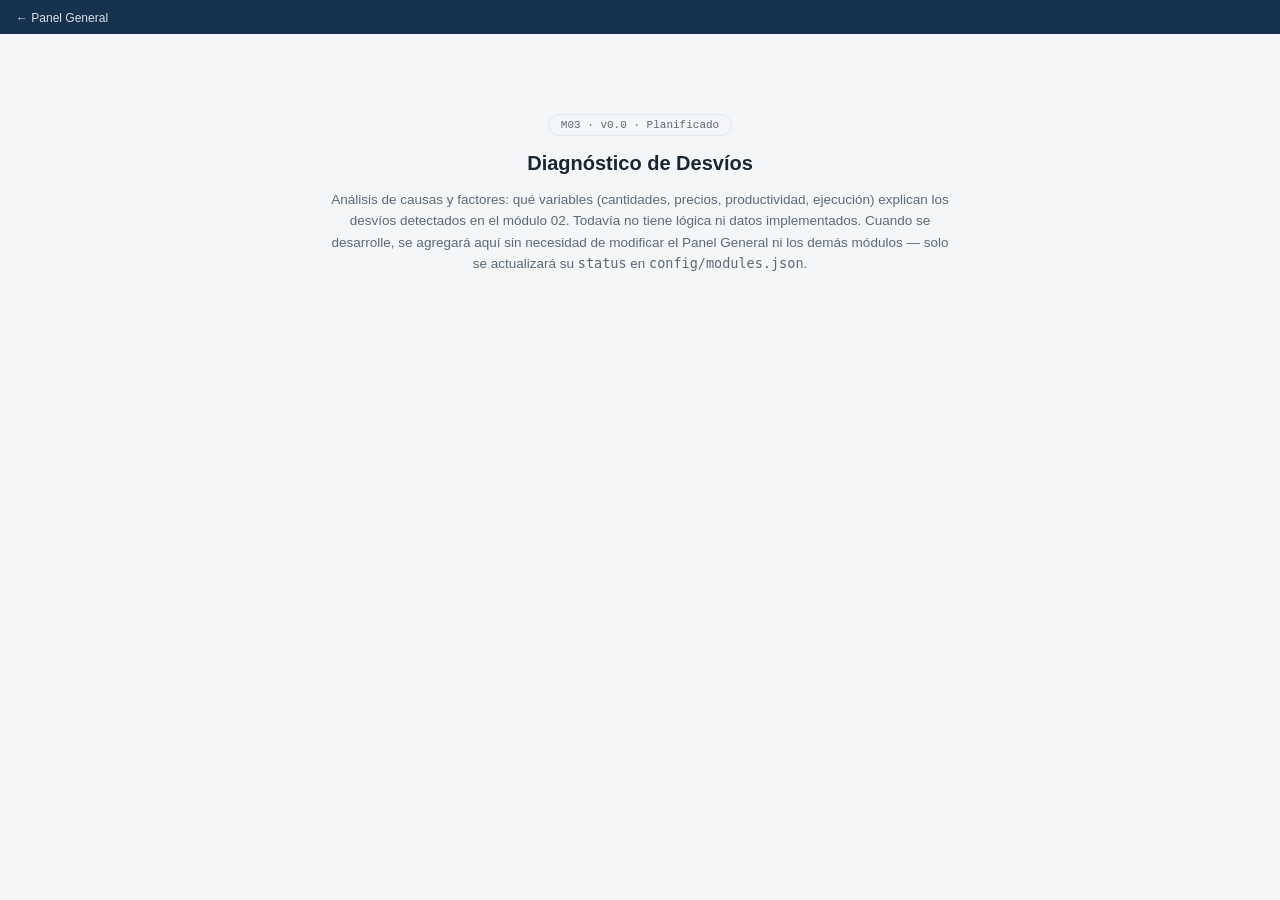
==== commit aa9ea3b6: "Add files via upload" ====
--- a/modules/index.html
+++ b/modules/index.html
@@ -3,8 +3,8 @@
 <head>
 <meta charset="UTF-8">
 <meta name="viewport" content="width=device-width, initial-scale=1.0">
-<title>Conciliación de Bancos/Tarjetas — En construcción</title>
-<link rel="icon" href="data:image/svg+xml,%3Csvg xmlns='http://www.w3.org/2000/svg' viewBox='0 0 100 100'%3E%3Ctext y='.9em' font-size='90'%3E%F0%9F%8F%A6%3C/text%3E%3C/svg%3E">
+<title>Diagnóstico de Desvíos — En construcción</title>
+<link rel="icon" href="data:image/svg+xml,%3Csvg xmlns='http://www.w3.org/2000/svg' viewBox='0 0 100 100'%3E%3Ctext y='.9em' font-size='90'%3E%F0%9F%8E%AF%3C/text%3E%3C/svg%3E">
 <link rel="stylesheet" href="../../assets/css/tokens.css">
 <style>
   body{margin:0;background:var(--bg);color:var(--text);font-family:var(--font-ui);}
@@ -20,8 +20,12 @@
   <div class="topbar"><a href="../../index.html">&larr; Panel General</a></div>
   <div class="wrap">
     <div class="badge">M03 · v0.0 · Planificado</div>
-    <h1>Conciliación de Bancos/Tarjetas</h1>
-    <p>Este módulo todavía no tiene lógica ni datos implementados. Cuando se desarrolle, se agregará aquí sin necesidad de modificar el Panel General ni los demás módulos — solo se actualizará su <code>status</code> en <code>config/modules.json</code>.</p>
+    <h1>Diagnóstico de Desvíos</h1>
+    <p>Análisis de causas y factores: qué variables (cantidades, precios, productividad, ejecución)
+    explican los desvíos detectados en el módulo 02. Todavía no tiene lógica ni datos
+    implementados. Cuando se desarrolle, se agregará aquí sin necesidad de modificar el
+    Panel General ni los demás módulos — solo se actualizará su <code>status</code> en
+    <code>config/modules.json</code>.</p>
   </div>
 </body>
 </html>
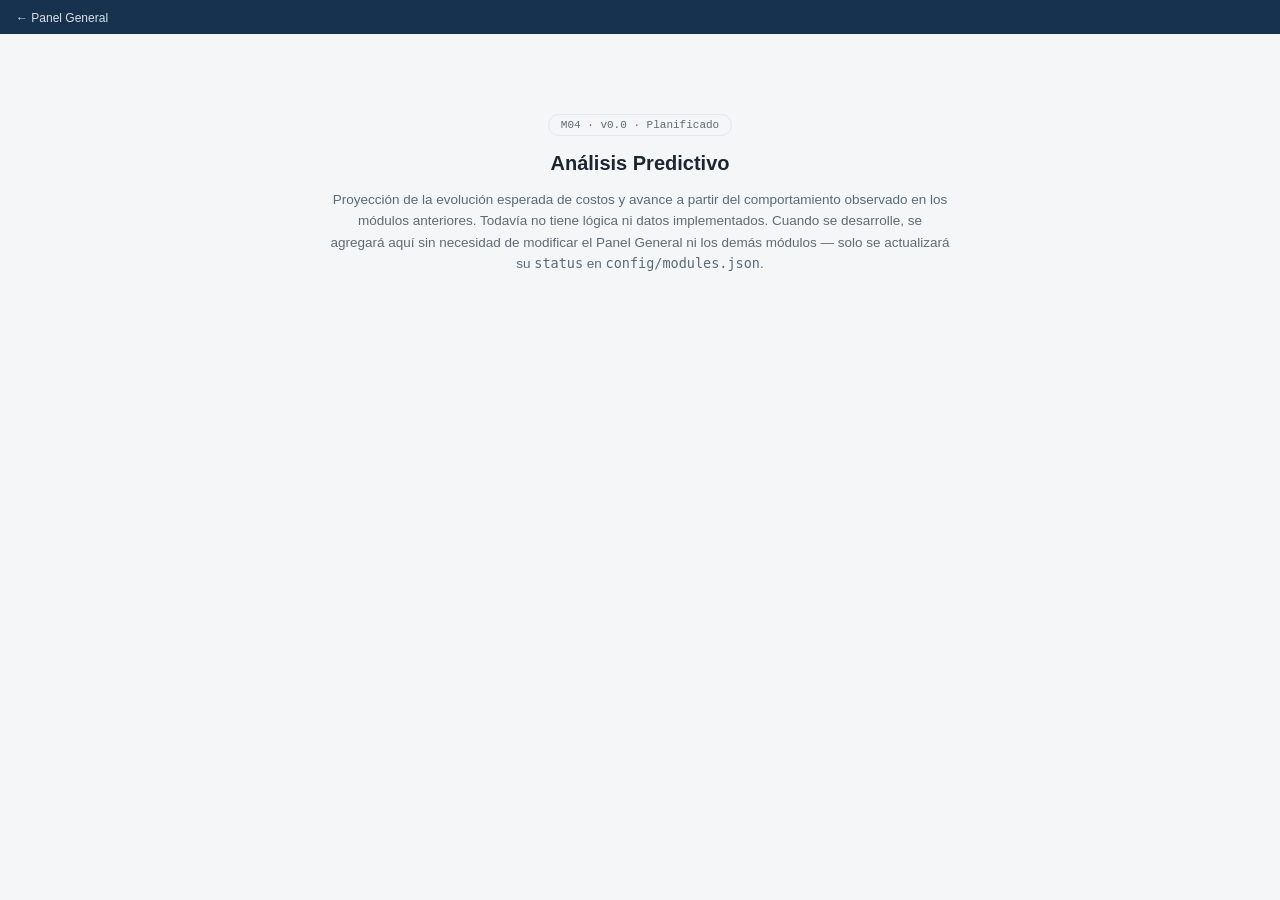
==== commit 069bc2d5: "Add files via upload" ====
--- a/modules/index.html
+++ b/modules/index.html
@@ -3,8 +3,8 @@
 <head>
 <meta charset="UTF-8">
 <meta name="viewport" content="width=device-width, initial-scale=1.0">
-<title>Diagnóstico de Desvíos — En construcción</title>
-<link rel="icon" href="data:image/svg+xml,%3Csvg xmlns='http://www.w3.org/2000/svg' viewBox='0 0 100 100'%3E%3Ctext y='.9em' font-size='90'%3E%F0%9F%8E%AF%3C/text%3E%3C/svg%3E">
+<title>Análisis Predictivo — En construcción</title>
+<link rel="icon" href="data:image/svg+xml,%3Csvg xmlns='http://www.w3.org/2000/svg' viewBox='0 0 100 100'%3E%3Ctext y='.9em' font-size='90'%3E%F0%9F%93%88%3C/text%3E%3C/svg%3E">
 <link rel="stylesheet" href="../../assets/css/tokens.css">
 <style>
   body{margin:0;background:var(--bg);color:var(--text);font-family:var(--font-ui);}
@@ -19,12 +19,12 @@
 <body>
   <div class="topbar"><a href="../../index.html">&larr; Panel General</a></div>
   <div class="wrap">
-    <div class="badge">M03 · v0.0 · Planificado</div>
-    <h1>Diagnóstico de Desvíos</h1>
-    <p>Análisis de causas y factores: qué variables (cantidades, precios, productividad, ejecución)
-    explican los desvíos detectados en el módulo 02. Todavía no tiene lógica ni datos
-    implementados. Cuando se desarrolle, se agregará aquí sin necesidad de modificar el
-    Panel General ni los demás módulos — solo se actualizará su <code>status</code> en
+    <div class="badge">M04 · v0.0 · Planificado</div>
+    <h1>Análisis Predictivo</h1>
+    <p>Proyección de la evolución esperada de costos y avance a partir del comportamiento
+    observado en los módulos anteriores. Todavía no tiene lógica ni datos implementados.
+    Cuando se desarrolle, se agregará aquí sin necesidad de modificar el Panel General ni
+    los demás módulos — solo se actualizará su <code>status</code> en
     <code>config/modules.json</code>.</p>
   </div>
 </body>
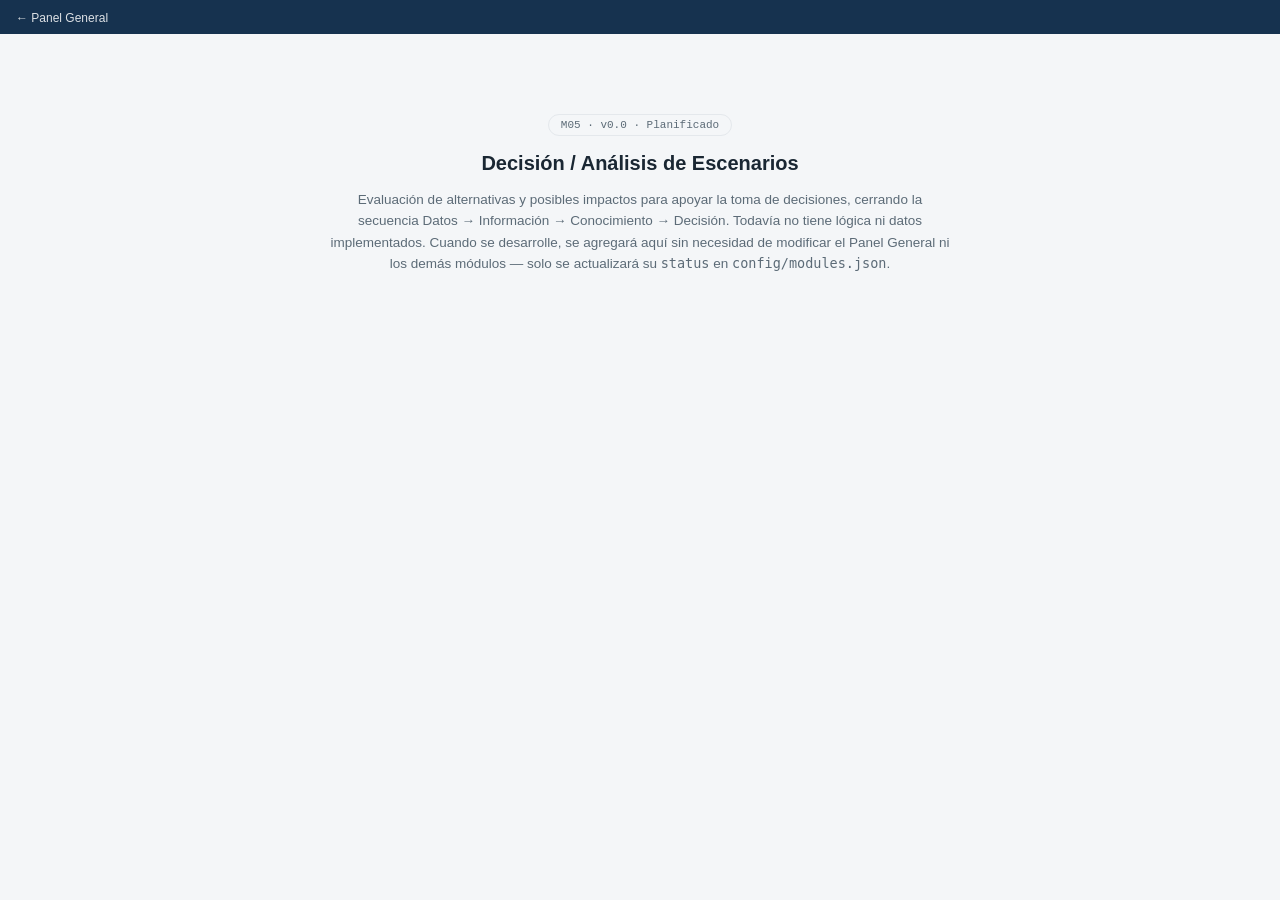
==== commit 9c97350f: "Add files via upload" ====
--- a/modules/index.html
+++ b/modules/index.html
@@ -3,8 +3,8 @@
 <head>
 <meta charset="UTF-8">
 <meta name="viewport" content="width=device-width, initial-scale=1.0">
-<title>Análisis Predictivo — En construcción</title>
-<link rel="icon" href="data:image/svg+xml,%3Csvg xmlns='http://www.w3.org/2000/svg' viewBox='0 0 100 100'%3E%3Ctext y='.9em' font-size='90'%3E%F0%9F%93%88%3C/text%3E%3C/svg%3E">
+<title>Decisión / Análisis de Escenarios — En construcción</title>
+<link rel="icon" href="data:image/svg+xml,%3Csvg xmlns='http://www.w3.org/2000/svg' viewBox='0 0 100 100'%3E%3Ctext y='.9em' font-size='90'%3E%F0%9F%AA%A7%3C/text%3E%3C/svg%3E">
 <link rel="stylesheet" href="../../assets/css/tokens.css">
 <style>
   body{margin:0;background:var(--bg);color:var(--text);font-family:var(--font-ui);}
@@ -19,13 +19,13 @@
 <body>
   <div class="topbar"><a href="../../index.html">&larr; Panel General</a></div>
   <div class="wrap">
-    <div class="badge">M04 · v0.0 · Planificado</div>
-    <h1>Análisis Predictivo</h1>
-    <p>Proyección de la evolución esperada de costos y avance a partir del comportamiento
-    observado en los módulos anteriores. Todavía no tiene lógica ni datos implementados.
-    Cuando se desarrolle, se agregará aquí sin necesidad de modificar el Panel General ni
-    los demás módulos — solo se actualizará su <code>status</code> en
-    <code>config/modules.json</code>.</p>
+    <div class="badge">M05 · v0.0 · Planificado</div>
+    <h1>Decisión / Análisis de Escenarios</h1>
+    <p>Evaluación de alternativas y posibles impactos para apoyar la toma de decisiones,
+    cerrando la secuencia Datos → Información → Conocimiento → Decisión. Todavía no tiene
+    lógica ni datos implementados. Cuando se desarrolle, se agregará aquí sin necesidad de
+    modificar el Panel General ni los demás módulos — solo se actualizará su
+    <code>status</code> en <code>config/modules.json</code>.</p>
   </div>
 </body>
 </html>
